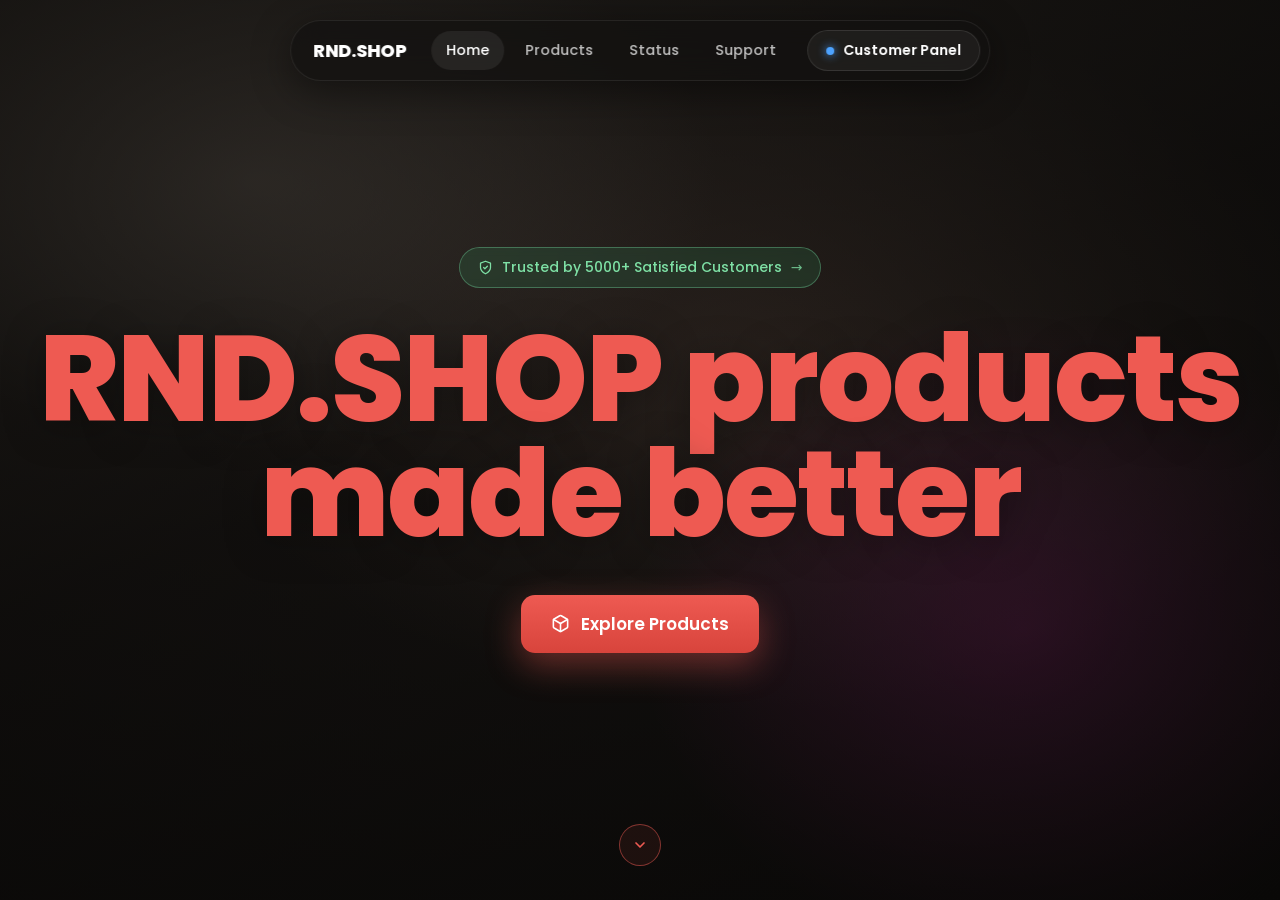
==== v2.html @ 3227c21c "feat: nouvelle interface style OnlySkills (RND.SHOP) Co-Authored-By: Claude Opus 4.8 <noreply@anthro" ====
<!doctype html>
<html lang="fr">
<head>
<meta charset="UTF-8" />
<meta name="viewport" content="width=device-width, initial-scale=1.0" />
<title>RND.SHOP — products made better</title>
<link rel="icon" type="image/png" href="logo.png" />
<link rel="preconnect" href="https://fonts.googleapis.com">
<link rel="preconnect" href="https://fonts.gstatic.com" crossorigin>
<link href="https://fonts.googleapis.com/css2?family=Poppins:wght@400;500;600;700;800;900&display=swap" rel="stylesheet">
<style>
  :root{
    --coral:#ee5a52;          /* rouge/corail du titre + bouton */
    --coral-dark:#d8443c;
    --green:#7ee0a5;          /* texte du badge de confiance */
    --bg:#100f0e;
    --ink:#ffffff;
  }
  *{box-sizing:border-box;margin:0;padding:0}
  html,body{height:100%}
  body{
    font-family:Poppins,system-ui,sans-serif;
    color:var(--ink);
    background:var(--bg);
    overflow-x:hidden;
  }

  /* ---------- Fond héro (flouté façon gameplay) ---------- */
  .hero{position:relative;min-height:100vh;display:flex;flex-direction:column;align-items:center;justify-content:center;text-align:center;padding:20px;overflow:hidden}
  /* Mets ton propre screenshot ici : remplace le dégradé par une image */
  .hero-bg{
    position:absolute;inset:0;z-index:0;
    background:
      radial-gradient(60% 50% at 20% 20%, rgba(120,110,100,.55), transparent 60%),
      radial-gradient(50% 60% at 80% 70%, rgba(150,40,120,.45), transparent 60%),
      radial-gradient(70% 60% at 60% 40%, rgba(90,70,60,.5), transparent 65%),
      linear-gradient(160deg,#3a352f 0%,#1a1715 45%,#0c0b0a 100%);
    filter:saturate(1.05);
  }
  /* Si tu ajoutes un fichier hero-bg.jpg dans le dossier, il s'affichera flouté par-dessus */
  .hero-bg::after{
    content:"";position:absolute;inset:0;
    background:url('hero-bg.jpg') center/cover no-repeat;
    filter:blur(9px) brightness(.72);transform:scale(1.06);
  }
  .hero-overlay{position:absolute;inset:0;z-index:1;background:radial-gradient(80% 80% at 50% 45%, rgba(10,9,8,.35), rgba(8,7,6,.78))}

  /* ---------- Navbar pilule ---------- */
  .navbar{
    position:fixed;top:20px;left:50%;transform:translateX(-50%);z-index:50;
    display:flex;align-items:center;gap:10px;
    background:rgba(18,17,16,.72);-webkit-backdrop-filter:blur(14px);backdrop-filter:blur(14px);
    border:1px solid rgba(255,255,255,.08);
    border-radius:999px;padding:9px 9px 9px 22px;
    box-shadow:0 10px 40px rgba(0,0,0,.45);
    max-width:calc(100vw - 24px);
  }
  .nav-brand{font-weight:800;font-size:18px;letter-spacing:-.3px;margin-right:14px;white-space:nowrap}
  .nav-links{display:flex;align-items:center;gap:6px}
  .nav-links a{
    color:rgba(255,255,255,.72);text-decoration:none;font-size:14.5px;font-weight:500;
    padding:9px 15px;border-radius:999px;transition:.18s;white-space:nowrap;
  }
  .nav-links a:hover,.nav-links a.active{color:#fff;background:rgba(255,255,255,.07)}
  .nav-panel{
    display:inline-flex;align-items:center;gap:9px;margin-left:6px;
    background:rgba(255,255,255,.05);border:1px solid rgba(255,255,255,.1);
    color:#fff;font-size:14px;font-weight:600;padding:9px 18px;border-radius:999px;
    text-decoration:none;transition:.18s;white-space:nowrap;
  }
  .nav-panel:hover{background:rgba(255,255,255,.1)}
  .nav-dot{width:8px;height:8px;border-radius:50%;background:#4da3ff;box-shadow:0 0 10px #4da3ff}

  /* ---------- Contenu héro ---------- */
  .hero-inner{position:relative;z-index:2;display:flex;flex-direction:column;align-items:center}
  .trust{
    display:inline-flex;align-items:center;gap:9px;
    background:rgba(60,190,120,.14);border:1px solid rgba(120,224,165,.35);
    color:var(--green);font-size:14px;font-weight:500;
    padding:9px 18px;border-radius:999px;margin-bottom:34px;
    backdrop-filter:blur(4px);
  }
  .trust svg{width:15px;height:15px}
  .trust .arrow{opacity:.8}

  h1{
    font-weight:800;color:var(--coral);
    font-size:clamp(52px,9.5vw,132px);line-height:.94;letter-spacing:-2px;
    text-shadow:0 6px 40px rgba(0,0,0,.35);
  }
  .cta{
    display:inline-flex;align-items:center;gap:11px;margin-top:44px;
    background:linear-gradient(180deg,var(--coral),var(--coral-dark));
    color:#fff;font-family:inherit;font-size:17px;font-weight:600;
    border:none;border-radius:14px;padding:16px 30px;cursor:pointer;
    box-shadow:0 12px 34px rgba(238,90,82,.4);transition:.2s;text-decoration:none;
  }
  .cta:hover{transform:translateY(-2px);box-shadow:0 16px 44px rgba(238,90,82,.55)}
  .cta svg{width:19px;height:19px}

  /* ---------- Chevron scroll ---------- */
  .scroll-down{
    position:absolute;bottom:34px;left:50%;transform:translateX(-50%);z-index:2;
    width:42px;height:42px;border-radius:50%;border:1px solid rgba(238,90,82,.5);
    display:flex;align-items:center;justify-content:center;color:var(--coral);
    background:rgba(238,90,82,.08);animation:bob 2s ease-in-out infinite;cursor:pointer;
  }
  @keyframes bob{0%,100%{transform:translateX(-50%)}50%{transform:translate(-50%,7px)}}

  @media (max-width:720px){
    .nav-links{display:none}
    .navbar{padding:8px 8px 8px 18px}
    h1{letter-spacing:-1px}
  }
</style>
</head>
<body>
  <!-- Navbar -->
  <nav class="navbar">
    <span class="nav-brand">RND.SHOP</span>
    <div class="nav-links">
      <a href="#" class="active">Home</a>
      <a href="#products">Products</a>
      <a href="#status">Status</a>
      <a href="#support">Support</a>
    </div>
    <a href="https://discord.gg/HM4QNUpmv" target="_blank" rel="noopener" class="nav-panel">
      <span class="nav-dot"></span>Customer Panel
    </a>
  </nav>

  <!-- Héro -->
  <section class="hero">
    <div class="hero-bg"></div>
    <div class="hero-overlay"></div>

    <div class="hero-inner">
      <div class="trust">
        <svg viewBox="0 0 24 24" fill="none" stroke="currentColor" stroke-width="2" stroke-linecap="round" stroke-linejoin="round"><path d="M12 22s8-4 8-10V5l-8-3-8 3v7c0 6 8 10 8 10z"/><path d="M9 12l2 2 4-4"/></svg>
        Trusted by 5000+ Satisfied Customers
        <span class="arrow">→</span>
      </div>

      <h1>RND.SHOP products<br>made better</h1>

      <a href="https://rnd-shop.vercel.app" class="cta">
        <svg viewBox="0 0 24 24" fill="none" stroke="currentColor" stroke-width="2" stroke-linecap="round" stroke-linejoin="round"><path d="M21 16V8a2 2 0 0 0-1-1.73l-7-4a2 2 0 0 0-2 0l-7 4A2 2 0 0 0 3 8v8a2 2 0 0 0 1 1.73l7 4a2 2 0 0 0 2 0l7-4A2 2 0 0 0 21 16z"/><polyline points="3.27 6.96 12 12.01 20.73 6.96"/><line x1="12" y1="22.08" x2="12" y2="12"/></svg>
        Explore Products
      </a>
    </div>

    <div class="scroll-down">
      <svg width="16" height="16" viewBox="0 0 24 24" fill="none" stroke="currentColor" stroke-width="2.5" stroke-linecap="round" stroke-linejoin="round"><path d="M6 9l6 6 6-6"/></svg>
    </div>
  </section>
</body>
</html>
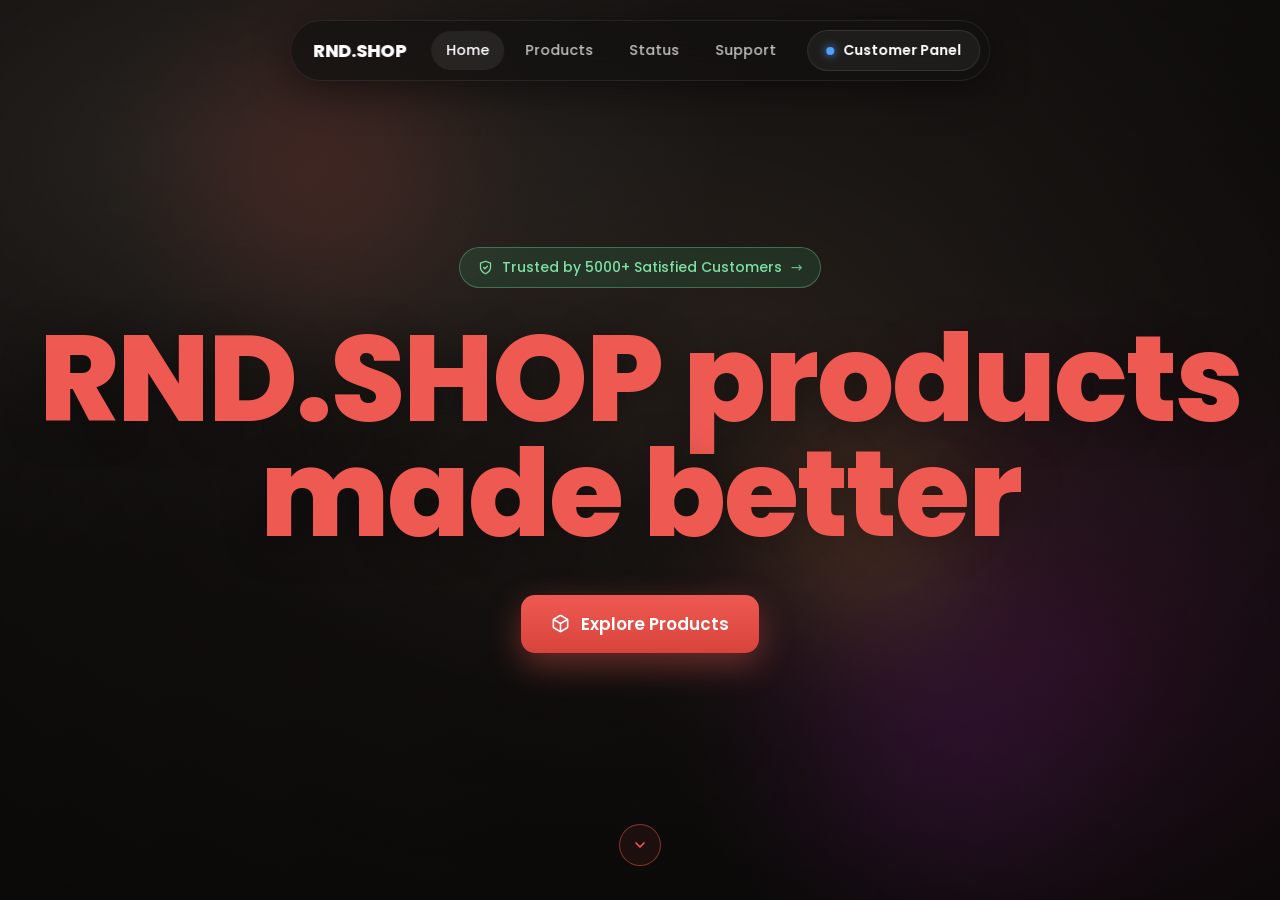
==== commit 94f322e0: "feat(v2): fond animé (dégradé qui bouge + orbes) + support vidéo Valorant Co-Authored-By: Claude Opu" ====
--- a/v2.html
+++ b/v2.html
@@ -29,21 +29,44 @@
   .hero{position:relative;min-height:100vh;display:flex;flex-direction:column;align-items:center;justify-content:center;text-align:center;padding:20px;overflow:hidden}
   /* Mets ton propre screenshot ici : remplace le dégradé par une image */
   .hero-bg{
-    position:absolute;inset:0;z-index:0;
+    position:absolute;inset:0;z-index:0;will-change:transform;
     background:
       radial-gradient(60% 50% at 20% 20%, rgba(120,110,100,.55), transparent 60%),
       radial-gradient(50% 60% at 80% 70%, rgba(150,40,120,.45), transparent 60%),
       radial-gradient(70% 60% at 60% 40%, rgba(90,70,60,.5), transparent 65%),
       linear-gradient(160deg,#3a352f 0%,#1a1715 45%,#0c0b0a 100%);
     filter:saturate(1.05);
+    transform:scale(1.15);
+    animation:bgDrift 26s ease-in-out infinite alternate;
   }
-  /* Si tu ajoutes un fichier hero-bg.jpg dans le dossier, il s'affichera flouté par-dessus */
+  @keyframes bgDrift{
+    0%  {transform:scale(1.15) translate(-2%,-1%)}
+    100%{transform:scale(1.22) translate(2%,1.5%)}
+  }
+
+  /* ---- Fond VIDÉO (ton clip Valorant) : dépose "hero-bg.mp4" dans le dossier ---- */
+  .hero-video{
+    position:absolute;inset:0;z-index:0;width:100%;height:100%;
+    object-fit:cover;filter:blur(7px) brightness(.62);transform:scale(1.08);
+    animation:bgDrift 26s ease-in-out infinite alternate;
+  }
+  /* Fond IMAGE (option) : dépose "hero-bg.jpg" ; s'affiche flouté par-dessus le dégradé */
   .hero-bg::after{
     content:"";position:absolute;inset:0;
     background:url('hero-bg.jpg') center/cover no-repeat;
-    filter:blur(9px) brightness(.72);transform:scale(1.06);
+    filter:blur(9px) brightness(.72);
   }
+
+  /* ---- Orbes lumineuses flottantes (donnent du mouvement) ---- */
+  .orb{position:absolute;z-index:0;border-radius:50%;filter:blur(48px);opacity:.45;pointer-events:none}
+  .orb.c1{width:420px;height:420px;background:radial-gradient(circle,#ee5a52,transparent 65%);top:-6%;left:8%;animation:float1 16s ease-in-out infinite}
+  .orb.c2{width:480px;height:480px;background:radial-gradient(circle,#9b2fb0,transparent 65%);bottom:-10%;right:6%;animation:float2 19s ease-in-out infinite}
+  .orb.c3{width:340px;height:340px;background:radial-gradient(circle,#e0a24b,transparent 65%);top:40%;left:55%;animation:float1 22s ease-in-out infinite}
+  @keyframes float1{0%,100%{transform:translate(0,0)}50%{transform:translate(40px,-30px)}}
+  @keyframes float2{0%,100%{transform:translate(0,0)}50%{transform:translate(-50px,25px)}}
+
   .hero-overlay{position:absolute;inset:0;z-index:1;background:radial-gradient(80% 80% at 50% 45%, rgba(10,9,8,.35), rgba(8,7,6,.78))}
+  @media (prefers-reduced-motion:reduce){.hero-bg,.hero-video,.orb{animation:none}}
 
   /* ---------- Navbar pilule ---------- */
   .navbar{
@@ -132,6 +155,13 @@
   <!-- Héro -->
   <section class="hero">
     <div class="hero-bg"></div>
+    <!-- Ton clip Valorant en boucle (si le fichier hero-bg.mp4 existe) -->
+    <video class="hero-video" autoplay muted loop playsinline preload="auto">
+      <source src="hero-bg.mp4" type="video/mp4">
+    </video>
+    <div class="orb c1"></div>
+    <div class="orb c2"></div>
+    <div class="orb c3"></div>
     <div class="hero-overlay"></div>
 
     <div class="hero-inner">
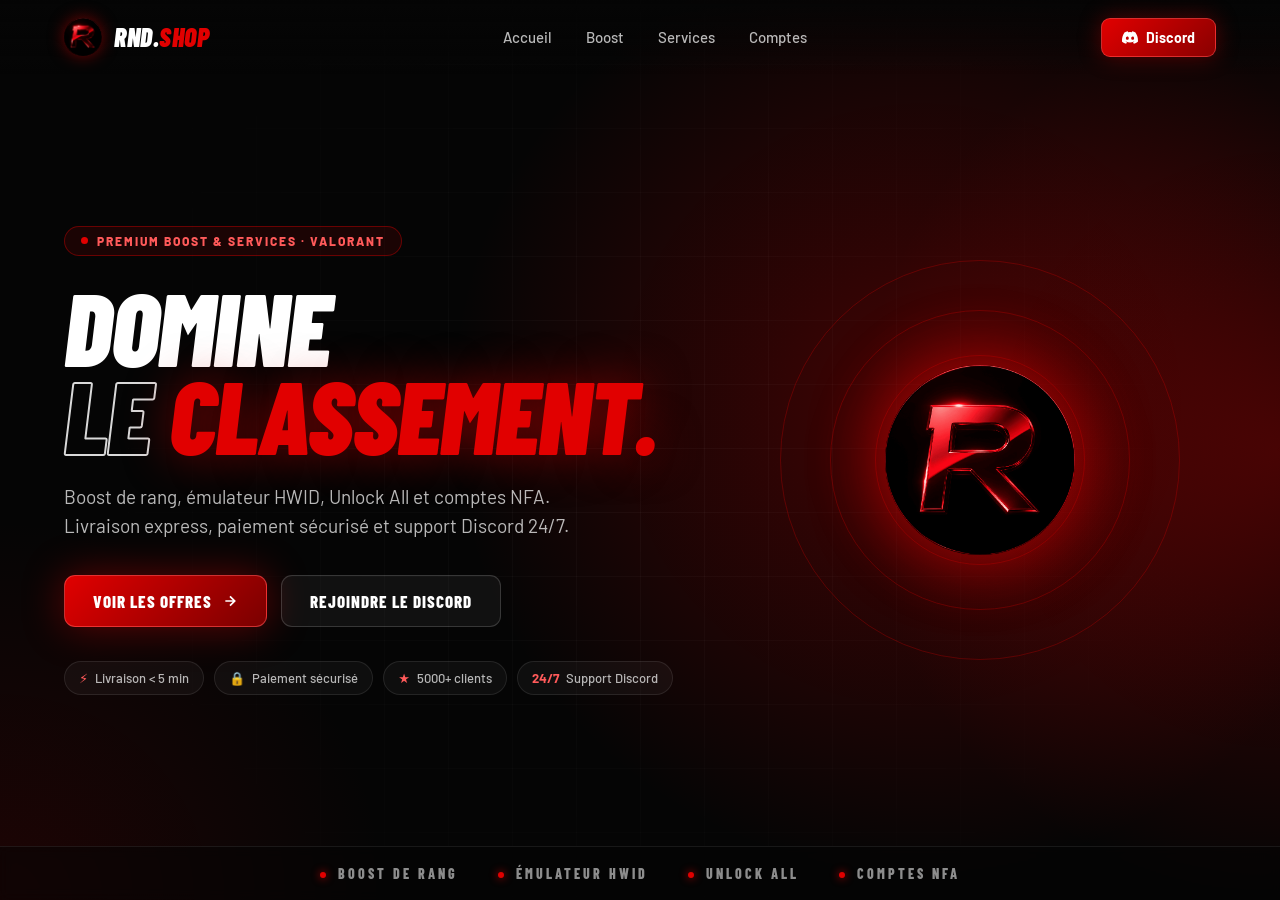
==== commit 15376c8b: "feat(v2): design original RND (noir/rouge, typo italique, embleme anime) Co-Authored-By: Claude Opus" ====
--- a/v2.html
+++ b/v2.html
@@ -3,185 +3,214 @@
 <head>
 <meta charset="UTF-8" />
 <meta name="viewport" content="width=device-width, initial-scale=1.0" />
-<title>RND.SHOP — products made better</title>
+<title>RND.SHOP — Boost Valorant, Émulateur, Unlock All & NFA</title>
 <link rel="icon" type="image/png" href="logo.png" />
 <link rel="preconnect" href="https://fonts.googleapis.com">
 <link rel="preconnect" href="https://fonts.gstatic.com" crossorigin>
-<link href="https://fonts.googleapis.com/css2?family=Poppins:wght@400;500;600;700;800;900&display=swap" rel="stylesheet">
+<link href="https://fonts.googleapis.com/css2?family=Barlow+Condensed:ital,wght@0,600;0,700;0,800;0,900;1,700;1,900&family=Barlow:wght@400;500;600&display=swap" rel="stylesheet">
 <style>
   :root{
-    --coral:#ee5a52;          /* rouge/corail du titre + bouton */
-    --coral-dark:#d8443c;
-    --green:#7ee0a5;          /* texte du badge de confiance */
-    --bg:#100f0e;
+    --red:#e10000;
+    --red-soft:#ff5a5a;
+    --red-deep:#7a0000;
+    --bg:#050505;
     --ink:#ffffff;
   }
   *{box-sizing:border-box;margin:0;padding:0}
-  html,body{height:100%}
-  body{
-    font-family:Poppins,system-ui,sans-serif;
-    color:var(--ink);
-    background:var(--bg);
-    overflow-x:hidden;
-  }
-
-  /* ---------- Fond héro (flouté façon gameplay) ---------- */
-  .hero{position:relative;min-height:100vh;display:flex;flex-direction:column;align-items:center;justify-content:center;text-align:center;padding:20px;overflow:hidden}
-  /* Mets ton propre screenshot ici : remplace le dégradé par une image */
-  .hero-bg{
-    position:absolute;inset:0;z-index:0;will-change:transform;
-    background:
-      radial-gradient(60% 50% at 20% 20%, rgba(120,110,100,.55), transparent 60%),
-      radial-gradient(50% 60% at 80% 70%, rgba(150,40,120,.45), transparent 60%),
-      radial-gradient(70% 60% at 60% 40%, rgba(90,70,60,.5), transparent 65%),
-      linear-gradient(160deg,#3a352f 0%,#1a1715 45%,#0c0b0a 100%);
-    filter:saturate(1.05);
-    transform:scale(1.15);
-    animation:bgDrift 26s ease-in-out infinite alternate;
-  }
-  @keyframes bgDrift{
-    0%  {transform:scale(1.15) translate(-2%,-1%)}
-    100%{transform:scale(1.22) translate(2%,1.5%)}
-  }
-
-  /* ---- Fond VIDÉO (ton clip Valorant) : dépose "hero-bg.mp4" dans le dossier ---- */
-  .hero-video{
-    position:absolute;inset:0;z-index:0;width:100%;height:100%;
-    object-fit:cover;filter:blur(7px) brightness(.62);transform:scale(1.08);
-    animation:bgDrift 26s ease-in-out infinite alternate;
-  }
-  /* Fond IMAGE (option) : dépose "hero-bg.jpg" ; s'affiche flouté par-dessus le dégradé */
-  .hero-bg::after{
-    content:"";position:absolute;inset:0;
-    background:url('hero-bg.jpg') center/cover no-repeat;
-    filter:blur(9px) brightness(.72);
-  }
-
-  /* ---- Orbes lumineuses flottantes (donnent du mouvement) ---- */
-  .orb{position:absolute;z-index:0;border-radius:50%;filter:blur(48px);opacity:.45;pointer-events:none}
-  .orb.c1{width:420px;height:420px;background:radial-gradient(circle,#ee5a52,transparent 65%);top:-6%;left:8%;animation:float1 16s ease-in-out infinite}
-  .orb.c2{width:480px;height:480px;background:radial-gradient(circle,#9b2fb0,transparent 65%);bottom:-10%;right:6%;animation:float2 19s ease-in-out infinite}
-  .orb.c3{width:340px;height:340px;background:radial-gradient(circle,#e0a24b,transparent 65%);top:40%;left:55%;animation:float1 22s ease-in-out infinite}
-  @keyframes float1{0%,100%{transform:translate(0,0)}50%{transform:translate(40px,-30px)}}
-  @keyframes float2{0%,100%{transform:translate(0,0)}50%{transform:translate(-50px,25px)}}
-
-  .hero-overlay{position:absolute;inset:0;z-index:1;background:radial-gradient(80% 80% at 50% 45%, rgba(10,9,8,.35), rgba(8,7,6,.78))}
-  @media (prefers-reduced-motion:reduce){.hero-bg,.hero-video,.orb{animation:none}}
-
-  /* ---------- Navbar pilule ---------- */
-  .navbar{
-    position:fixed;top:20px;left:50%;transform:translateX(-50%);z-index:50;
-    display:flex;align-items:center;gap:10px;
-    background:rgba(18,17,16,.72);-webkit-backdrop-filter:blur(14px);backdrop-filter:blur(14px);
-    border:1px solid rgba(255,255,255,.08);
-    border-radius:999px;padding:9px 9px 9px 22px;
-    box-shadow:0 10px 40px rgba(0,0,0,.45);
-    max-width:calc(100vw - 24px);
-  }
-  .nav-brand{font-weight:800;font-size:18px;letter-spacing:-.3px;margin-right:14px;white-space:nowrap}
-  .nav-links{display:flex;align-items:center;gap:6px}
-  .nav-links a{
-    color:rgba(255,255,255,.72);text-decoration:none;font-size:14.5px;font-weight:500;
-    padding:9px 15px;border-radius:999px;transition:.18s;white-space:nowrap;
-  }
-  .nav-links a:hover,.nav-links a.active{color:#fff;background:rgba(255,255,255,.07)}
-  .nav-panel{
-    display:inline-flex;align-items:center;gap:9px;margin-left:6px;
-    background:rgba(255,255,255,.05);border:1px solid rgba(255,255,255,.1);
-    color:#fff;font-size:14px;font-weight:600;padding:9px 18px;border-radius:999px;
-    text-decoration:none;transition:.18s;white-space:nowrap;
-  }
-  .nav-panel:hover{background:rgba(255,255,255,.1)}
-  .nav-dot{width:8px;height:8px;border-radius:50%;background:#4da3ff;box-shadow:0 0 10px #4da3ff}
-
-  /* ---------- Contenu héro ---------- */
-  .hero-inner{position:relative;z-index:2;display:flex;flex-direction:column;align-items:center}
-  .trust{
-    display:inline-flex;align-items:center;gap:9px;
-    background:rgba(60,190,120,.14);border:1px solid rgba(120,224,165,.35);
-    color:var(--green);font-size:14px;font-weight:500;
-    padding:9px 18px;border-radius:999px;margin-bottom:34px;
-    backdrop-filter:blur(4px);
-  }
-  .trust svg{width:15px;height:15px}
-  .trust .arrow{opacity:.8}
-
-  h1{
-    font-weight:800;color:var(--coral);
-    font-size:clamp(52px,9.5vw,132px);line-height:.94;letter-spacing:-2px;
-    text-shadow:0 6px 40px rgba(0,0,0,.35);
-  }
-  .cta{
-    display:inline-flex;align-items:center;gap:11px;margin-top:44px;
-    background:linear-gradient(180deg,var(--coral),var(--coral-dark));
-    color:#fff;font-family:inherit;font-size:17px;font-weight:600;
-    border:none;border-radius:14px;padding:16px 30px;cursor:pointer;
-    box-shadow:0 12px 34px rgba(238,90,82,.4);transition:.2s;text-decoration:none;
-  }
-  .cta:hover{transform:translateY(-2px);box-shadow:0 16px 44px rgba(238,90,82,.55)}
-  .cta svg{width:19px;height:19px}
-
-  /* ---------- Chevron scroll ---------- */
-  .scroll-down{
-    position:absolute;bottom:34px;left:50%;transform:translateX(-50%);z-index:2;
-    width:42px;height:42px;border-radius:50%;border:1px solid rgba(238,90,82,.5);
-    display:flex;align-items:center;justify-content:center;color:var(--coral);
-    background:rgba(238,90,82,.08);animation:bob 2s ease-in-out infinite;cursor:pointer;
-  }
-  @keyframes bob{0%,100%{transform:translateX(-50%)}50%{transform:translate(-50%,7px)}}
-
-  @media (max-width:720px){
+  html{scroll-behavior:smooth}
+  body{font-family:Barlow,system-ui,sans-serif;color:var(--ink);background:var(--bg);overflow-x:hidden}
+  a{text-decoration:none;color:inherit}
+
+  /* ---------------- NAVBAR (barre pleine largeur, sobre) ---------------- */
+  .nav{
+    position:fixed;top:0;left:0;right:0;z-index:50;height:74px;
+    display:flex;align-items:center;justify-content:space-between;
+    padding:0 clamp(20px,5vw,64px);
+    background:linear-gradient(180deg,rgba(5,5,5,.85),rgba(5,5,5,0));
+  }
+  .brand{display:flex;align-items:center;gap:12px}
+  .brand img{width:38px;height:38px;border-radius:50%;box-shadow:0 0 16px rgba(225,0,0,.5)}
+  .brand-name{font-family:'Barlow Condensed',sans-serif;font-style:italic;font-weight:900;font-size:26px;letter-spacing:.5px;text-transform:uppercase;line-height:1}
+  .brand-name .r{color:#fff}.brand-name .s{color:var(--red)}
+  .nav-links{display:flex;gap:34px}
+  .nav-links a{color:rgba(255,255,255,.72);font-size:15px;font-weight:500;transition:.2s}
+  .nav-links a:hover{color:#fff}
+  .nav-cta{
+    display:inline-flex;align-items:center;gap:8px;
+    background:linear-gradient(135deg,var(--red),#8a0000);
+    border:1px solid rgba(255,90,90,.5);border-radius:9px;
+    padding:10px 20px;font-weight:700;font-size:14px;
+    box-shadow:0 0 22px rgba(225,0,0,.35);transition:.2s;
+  }
+  .nav-cta:hover{transform:translateY(-1px);box-shadow:0 0 32px rgba(225,0,0,.55)}
+
+  /* ---------------- HÉRO ---------------- */
+  .hero{position:relative;min-height:100vh;display:flex;align-items:center;overflow:hidden;
+    padding:110px clamp(20px,5vw,64px) 90px}
+
+  /* fond animé rouge/noir — motif RND */
+  .bg{position:absolute;inset:0;z-index:0;pointer-events:none}
+  .bg-base{background:
+      radial-gradient(60% 90% at 100% 50%, rgba(190,0,0,.30), transparent 55%),
+      radial-gradient(50% 70% at 0% 100%, rgba(120,0,0,.22), transparent 60%),
+      #050505}
+  .bg-glow{background:radial-gradient(circle at 72% 45%, rgba(225,0,0,.28), transparent 45%);
+    animation:glowPulse 6s ease-in-out infinite}
+  @keyframes glowPulse{0%,100%{opacity:.7;transform:scale(1)}50%{opacity:1;transform:scale(1.08)}}
+  /* stries diagonales qui tombent (signature RND) */
+  .streak{position:absolute;top:-160px;width:2px;height:150px;border-radius:2px;
+    background:linear-gradient(transparent,rgba(225,40,40,.7),transparent);
+    animation:fall linear infinite}
+  @keyframes fall{0%{transform:translateY(-160px) rotate(18deg);opacity:0}
+    10%{opacity:1}90%{opacity:1}100%{transform:translateY(115vh) rotate(18deg);opacity:0}}
+  .grid-lines{background-image:
+      linear-gradient(rgba(255,255,255,.035) 1px,transparent 1px),
+      linear-gradient(90deg,rgba(255,255,255,.035) 1px,transparent 1px);
+    background-size:64px 64px;mask-image:radial-gradient(circle at 50% 50%,#000,transparent 78%)}
+
+  .hero-wrap{position:relative;z-index:2;width:100%;max-width:1240px;margin:0 auto;
+    display:grid;grid-template-columns:1.15fr .85fr;gap:40px;align-items:center}
+
+  .kicker{display:inline-flex;align-items:center;gap:9px;
+    background:rgba(225,0,0,.10);border:1px solid rgba(225,0,0,.4);color:var(--red-soft);
+    border-radius:999px;padding:7px 16px;font-size:12px;font-weight:800;letter-spacing:2px;
+    text-transform:uppercase;margin-bottom:26px}
+  .kicker .dot{width:7px;height:7px;border-radius:50%;background:var(--red);animation:blink 1.8s infinite}
+  @keyframes blink{0%,100%{opacity:1}50%{opacity:.3}}
+
+  h1{font-family:'Barlow Condensed',sans-serif;font-style:italic;font-weight:900;
+    text-transform:uppercase;font-size:clamp(52px,8vw,116px);line-height:.86;letter-spacing:-1px}
+  h1 .red{color:var(--red);text-shadow:0 0 46px rgba(225,0,0,.5)}
+  h1 .out{color:transparent;-webkit-text-stroke:2px rgba(255,255,255,.85)}
+
+  .sub{color:rgba(255,255,255,.72);font-size:clamp(16px,1.6vw,19px);max-width:520px;margin-top:24px;line-height:1.55}
+
+  .actions{display:flex;flex-wrap:wrap;gap:14px;margin-top:34px}
+  .btn{display:inline-flex;align-items:center;gap:10px;border-radius:11px;
+    padding:15px 28px;font-family:'Barlow Condensed',sans-serif;font-weight:800;
+    font-size:17px;letter-spacing:1px;text-transform:uppercase;transition:.22s}
+  .btn-primary{background:linear-gradient(135deg,var(--red),#7a0000);border:1px solid rgba(255,90,90,.55);
+    box-shadow:0 0 40px rgba(225,0,0,.4)}
+  .btn-primary:hover{transform:translateY(-2px);box-shadow:0 0 56px rgba(225,0,0,.6)}
+  .btn-ghost{background:rgba(255,255,255,.05);border:1px solid rgba(255,255,255,.16);color:#fff}
+  .btn-ghost:hover{border-color:rgba(225,0,0,.6);background:rgba(225,0,0,.08)}
+
+  .trust{display:flex;flex-wrap:wrap;gap:10px;margin-top:34px}
+  .chip{display:inline-flex;align-items:center;gap:7px;color:rgba(255,255,255,.7);
+    background:rgba(255,255,255,.04);border:1px solid rgba(255,255,255,.09);
+    border-radius:999px;padding:8px 14px;font-size:13px;font-weight:500}
+  .chip b{color:var(--red-soft);font-weight:700}
+
+  /* emblème animé (colonne droite) */
+  .emblem{position:relative;display:flex;align-items:center;justify-content:center;height:100%}
+  .emblem .ring{position:absolute;border-radius:50%;border:1px solid rgba(225,0,0,.28)}
+  .r1{width:300px;height:300px;animation:spin 18s linear infinite}
+  .r2{width:400px;height:400px;border-style:dashed;border-color:rgba(225,0,0,.18);animation:spin 34s linear infinite reverse}
+  .r3{width:210px;height:210px;border-color:rgba(255,90,90,.4);animation:spin 12s linear infinite}
+  @keyframes spin{to{transform:rotate(360deg)}}
+  .emblem .core{position:relative;z-index:2;width:190px;height:190px;border-radius:50%;object-fit:cover;
+    box-shadow:0 0 70px rgba(225,0,0,.6),inset 0 0 30px rgba(0,0,0,.5);animation:floaty 5s ease-in-out infinite}
+  @keyframes floaty{0%,100%{transform:translateY(0)}50%{transform:translateY(-14px)}}
+  .emblem .halo{position:absolute;width:340px;height:340px;border-radius:50%;
+    background:radial-gradient(circle,rgba(225,0,0,.35),transparent 62%);filter:blur(20px);animation:glowPulse 6s ease-in-out infinite}
+
+  /* bandeau services en bas */
+  .services{position:absolute;bottom:0;left:0;right:0;z-index:2;
+    border-top:1px solid rgba(255,255,255,.08);background:rgba(5,5,5,.5);
+    -webkit-backdrop-filter:blur(6px);backdrop-filter:blur(6px);
+    display:flex;justify-content:center;flex-wrap:wrap;gap:14px 40px;padding:18px 20px}
+  .services span{font-family:'Barlow Condensed',sans-serif;font-weight:800;letter-spacing:3px;
+    text-transform:uppercase;font-size:14px;color:rgba(255,255,255,.55)}
+  .services span::before{content:"";display:inline-block;width:6px;height:6px;border-radius:50%;
+    background:var(--red);margin-right:12px;vertical-align:middle;box-shadow:0 0 8px var(--red)}
+
+  @media (max-width:900px){
     .nav-links{display:none}
-    .navbar{padding:8px 8px 8px 18px}
-    h1{letter-spacing:-1px}
-  }
+    .hero-wrap{grid-template-columns:1fr;text-align:center}
+    .kicker,.actions,.trust{justify-content:center}
+    .sub{margin-left:auto;margin-right:auto}
+    .emblem{order:-1;height:300px;margin-bottom:10px}
+    .r2{width:300px;height:300px}.r1{width:230px;height:230px}.r3{width:160px;height:160px}
+    .emblem .core{width:150px;height:150px}.emblem .halo{width:260px;height:260px}
+    .services{position:static;margin-top:40px}
+  }
+  @media (prefers-reduced-motion:reduce){*{animation:none!important}}
 </style>
 </head>
 <body>
-  <!-- Navbar -->
-  <nav class="navbar">
-    <span class="nav-brand">RND.SHOP</span>
-    <div class="nav-links">
-      <a href="#" class="active">Home</a>
-      <a href="#products">Products</a>
-      <a href="#status">Status</a>
-      <a href="#support">Support</a>
+  <!-- NAVBAR -->
+  <header class="nav">
+    <a class="brand" href="#">
+      <img src="logo-emblem.png" alt="RND.SHOP" />
+      <span class="brand-name"><span class="r">RND.</span><span class="s">SHOP</span></span>
+    </a>
+    <nav class="nav-links">
+      <a href="#">Accueil</a>
+      <a href="#">Boost</a>
+      <a href="#">Services</a>
+      <a href="#">Comptes</a>
+    </nav>
+    <a class="nav-cta" href="https://discord.gg/HM4QNUpmv" target="_blank" rel="noopener">
+      <svg width="16" height="13" viewBox="0 0 71 55" fill="currentColor"><path d="M60.1 4.9A58.5 58.5 0 0 0 45.5 0a40.7 40.7 0 0 0-1.8 3.7 54.2 54.2 0 0 0-16.3 0A40 40 0 0 0 25.6 0 58.3 58.3 0 0 0 11 4.9C1.6 19-.9 32.7.3 46.2a58.9 58.9 0 0 0 17.9 9.1 44.4 44.4 0 0 0 3.8-6.2 38.2 38.2 0 0 1-6-2.9l1.4-1.1a42 42 0 0 0 36 0l1.5 1.1a38.1 38.1 0 0 1-6 2.9 44 44 0 0 0 3.8 6.2 58.6 58.6 0 0 0 17.9-9.1c1.5-15.5-2.6-29-10.5-40.2ZM23.7 37.9c-3.5 0-6.4-3.2-6.4-7.2s2.8-7.2 6.4-7.2 6.5 3.2 6.4 7.2c0 4-2.8 7.2-6.4 7.2Zm23.6 0c-3.5 0-6.4-3.2-6.4-7.2s2.8-7.2 6.4-7.2 6.5 3.2 6.4 7.2c0 4-2.8 7.2-6.4 7.2Z"/></svg>
+      Discord
+    </a>
+  </header>
+
+  <!-- HÉRO -->
+  <section class="hero">
+    <div class="bg bg-base"></div>
+    <div class="bg bg-glow"></div>
+    <div class="bg grid-lines"></div>
+    <div class="bg" id="streaks"></div>
+
+    <div class="hero-wrap">
+      <div class="hero-left">
+        <span class="kicker"><span class="dot"></span>Premium Boost &amp; Services · Valorant</span>
+        <h1>DOMINE<br><span class="out">LE</span> <span class="red">CLASSEMENT.</span></h1>
+        <p class="sub">Boost de rang, émulateur HWID, Unlock All et comptes NFA. Livraison express, paiement sécurisé et support Discord 24/7.</p>
+        <div class="actions">
+          <a class="btn btn-primary" href="https://rnd-shop.vercel.app">Voir les offres
+            <svg width="16" height="16" viewBox="0 0 24 24" fill="none" stroke="currentColor" stroke-width="2.6"><path d="M5 12h14M12 5l7 7-7 7"/></svg>
+          </a>
+          <a class="btn btn-ghost" href="https://discord.gg/HM4QNUpmv" target="_blank" rel="noopener">Rejoindre le Discord</a>
+        </div>
+        <div class="trust">
+          <span class="chip"><b>⚡</b> Livraison &lt; 5 min</span>
+          <span class="chip"><b>🔒</b> Paiement sécurisé</span>
+          <span class="chip"><b>★</b> 5000+ clients</span>
+          <span class="chip"><b>24/7</b> Support Discord</span>
+        </div>
+      </div>
+
+      <div class="emblem">
+        <div class="halo"></div>
+        <div class="ring r2"></div>
+        <div class="ring r1"></div>
+        <div class="ring r3"></div>
+        <img class="core" src="logo-emblem.png" alt="RND emblem" />
+      </div>
     </div>
-    <a href="https://discord.gg/HM4QNUpmv" target="_blank" rel="noopener" class="nav-panel">
-      <span class="nav-dot"></span>Customer Panel
-    </a>
-  </nav>
-
-  <!-- Héro -->
-  <section class="hero">
-    <div class="hero-bg"></div>
-    <!-- Ton clip Valorant en boucle (si le fichier hero-bg.mp4 existe) -->
-    <video class="hero-video" autoplay muted loop playsinline preload="auto">
-      <source src="hero-bg.mp4" type="video/mp4">
-    </video>
-    <div class="orb c1"></div>
-    <div class="orb c2"></div>
-    <div class="orb c3"></div>
-    <div class="hero-overlay"></div>
-
-    <div class="hero-inner">
-      <div class="trust">
-        <svg viewBox="0 0 24 24" fill="none" stroke="currentColor" stroke-width="2" stroke-linecap="round" stroke-linejoin="round"><path d="M12 22s8-4 8-10V5l-8-3-8 3v7c0 6 8 10 8 10z"/><path d="M9 12l2 2 4-4"/></svg>
-        Trusted by 5000+ Satisfied Customers
-        <span class="arrow">→</span>
-      </div>
-
-      <h1>RND.SHOP products<br>made better</h1>
-
-      <a href="https://rnd-shop.vercel.app" class="cta">
-        <svg viewBox="0 0 24 24" fill="none" stroke="currentColor" stroke-width="2" stroke-linecap="round" stroke-linejoin="round"><path d="M21 16V8a2 2 0 0 0-1-1.73l-7-4a2 2 0 0 0-2 0l-7 4A2 2 0 0 0 3 8v8a2 2 0 0 0 1 1.73l7 4a2 2 0 0 0 2 0l7-4A2 2 0 0 0 21 16z"/><polyline points="3.27 6.96 12 12.01 20.73 6.96"/><line x1="12" y1="22.08" x2="12" y2="12"/></svg>
-        Explore Products
-      </a>
-    </div>
-
-    <div class="scroll-down">
-      <svg width="16" height="16" viewBox="0 0 24 24" fill="none" stroke="currentColor" stroke-width="2.5" stroke-linecap="round" stroke-linejoin="round"><path d="M6 9l6 6 6-6"/></svg>
+
+    <div class="services">
+      <span>Boost de Rang</span>
+      <span>Émulateur HWID</span>
+      <span>Unlock All</span>
+      <span>Comptes NFA</span>
     </div>
   </section>
+
+  <script>
+    // génère les stries diagonales animées (motif RND)
+    const c = document.getElementById('streaks');
+    for (let i = 0; i < 16; i++) {
+      const s = document.createElement('div');
+      s.className = 'streak';
+      s.style.left = (Math.random() * 100) + '%';
+      s.style.animationDuration = (4 + Math.random() * 5) + 's';
+      s.style.animationDelay = (-Math.random() * 8) + 's';
+      s.style.opacity = 0.3 + Math.random() * 0.5;
+      c.appendChild(s);
+    }
+  </script>
 </body>
 </html>
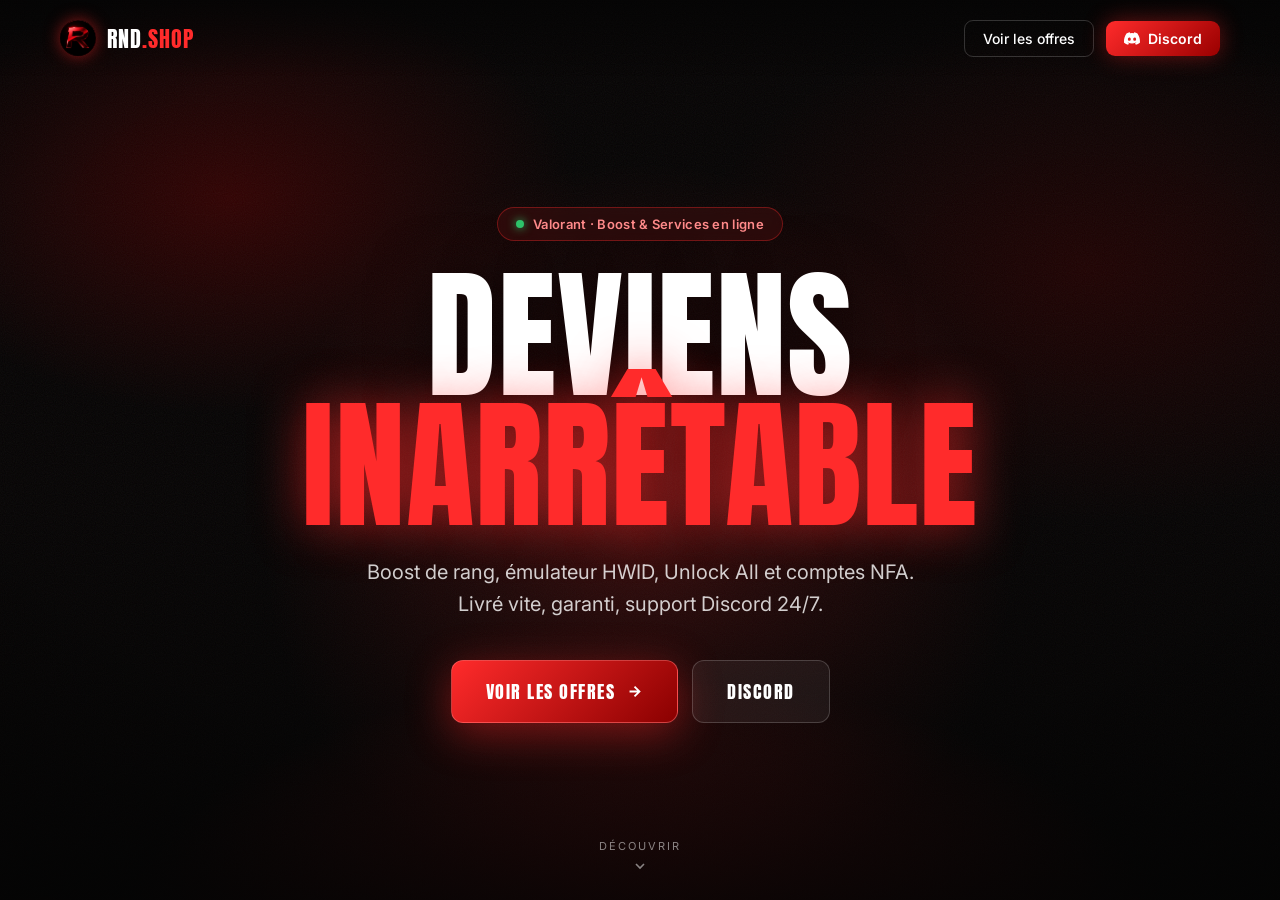
==== commit 39a99e5b: "feat(v2): hero immersif cinematique (fond video/anime, braises, rouge/noir) Co-Authored-By: Claude O" ====
--- a/v2.html
+++ b/v2.html
@@ -7,210 +7,161 @@
 <link rel="icon" type="image/png" href="logo.png" />
 <link rel="preconnect" href="https://fonts.googleapis.com">
 <link rel="preconnect" href="https://fonts.gstatic.com" crossorigin>
-<link href="https://fonts.googleapis.com/css2?family=Barlow+Condensed:ital,wght@0,600;0,700;0,800;0,900;1,700;1,900&family=Barlow:wght@400;500;600&display=swap" rel="stylesheet">
+<link href="https://fonts.googleapis.com/css2?family=Anton&family=Inter:wght@400;500;600;700&display=swap" rel="stylesheet">
 <style>
-  :root{
-    --red:#e10000;
-    --red-soft:#ff5a5a;
-    --red-deep:#7a0000;
-    --bg:#050505;
-    --ink:#ffffff;
-  }
+  :root{--red:#ff2b2b;--red-glow:#ff4d4d;--bg:#040404;--ink:#fff}
   *{box-sizing:border-box;margin:0;padding:0}
   html{scroll-behavior:smooth}
-  body{font-family:Barlow,system-ui,sans-serif;color:var(--ink);background:var(--bg);overflow-x:hidden}
+  body{font-family:Inter,system-ui,sans-serif;color:var(--ink);background:var(--bg);overflow-x:hidden}
   a{text-decoration:none;color:inherit}
 
-  /* ---------------- NAVBAR (barre pleine largeur, sobre) ---------------- */
-  .nav{
-    position:fixed;top:0;left:0;right:0;z-index:50;height:74px;
-    display:flex;align-items:center;justify-content:space-between;
-    padding:0 clamp(20px,5vw,64px);
-    background:linear-gradient(180deg,rgba(5,5,5,.85),rgba(5,5,5,0));
-  }
-  .brand{display:flex;align-items:center;gap:12px}
-  .brand img{width:38px;height:38px;border-radius:50%;box-shadow:0 0 16px rgba(225,0,0,.5)}
-  .brand-name{font-family:'Barlow Condensed',sans-serif;font-style:italic;font-weight:900;font-size:26px;letter-spacing:.5px;text-transform:uppercase;line-height:1}
-  .brand-name .r{color:#fff}.brand-name .s{color:var(--red)}
-  .nav-links{display:flex;gap:34px}
-  .nav-links a{color:rgba(255,255,255,.72);font-size:15px;font-weight:500;transition:.2s}
-  .nav-links a:hover{color:#fff}
-  .nav-cta{
-    display:inline-flex;align-items:center;gap:8px;
-    background:linear-gradient(135deg,var(--red),#8a0000);
-    border:1px solid rgba(255,90,90,.5);border-radius:9px;
-    padding:10px 20px;font-weight:700;font-size:14px;
-    box-shadow:0 0 22px rgba(225,0,0,.35);transition:.2s;
-  }
-  .nav-cta:hover{transform:translateY(-1px);box-shadow:0 0 32px rgba(225,0,0,.55)}
+  /* ---------- HÉRO PLEIN ÉCRAN ---------- */
+  .hero{position:relative;min-height:100vh;display:flex;flex-direction:column;align-items:center;justify-content:center;text-align:center;padding:120px 22px 90px;overflow:hidden}
 
-  /* ---------------- HÉRO ---------------- */
-  .hero{position:relative;min-height:100vh;display:flex;align-items:center;overflow:hidden;
-    padding:110px clamp(20px,5vw,64px) 90px}
+  /* --- fond immersif (couches empilées) --- */
+  .layer{position:absolute;inset:0;z-index:0;pointer-events:none}
 
-  /* fond animé rouge/noir — motif RND */
-  .bg{position:absolute;inset:0;z-index:0;pointer-events:none}
-  .bg-base{background:
-      radial-gradient(60% 90% at 100% 50%, rgba(190,0,0,.30), transparent 55%),
-      radial-gradient(50% 70% at 0% 100%, rgba(120,0,0,.22), transparent 60%),
-      #050505}
-  .bg-glow{background:radial-gradient(circle at 72% 45%, rgba(225,0,0,.28), transparent 45%);
-    animation:glowPulse 6s ease-in-out infinite}
-  @keyframes glowPulse{0%,100%{opacity:.7;transform:scale(1)}50%{opacity:1;transform:scale(1.08)}}
-  /* stries diagonales qui tombent (signature RND) */
-  .streak{position:absolute;top:-160px;width:2px;height:150px;border-radius:2px;
-    background:linear-gradient(transparent,rgba(225,40,40,.7),transparent);
-    animation:fall linear infinite}
-  @keyframes fall{0%{transform:translateY(-160px) rotate(18deg);opacity:0}
-    10%{opacity:1}90%{opacity:1}100%{transform:translateY(115vh) rotate(18deg);opacity:0}}
-  .grid-lines{background-image:
-      linear-gradient(rgba(255,255,255,.035) 1px,transparent 1px),
-      linear-gradient(90deg,rgba(255,255,255,.035) 1px,transparent 1px);
-    background-size:64px 64px;mask-image:radial-gradient(circle at 50% 50%,#000,transparent 78%)}
+  /* 1. vidéo gameplay (dépose "hero-bg.mp4") — sinon la scène animée dessous prend le relais */
+  .vid{width:100%;height:100%;object-fit:cover;filter:brightness(.42) saturate(1.15) contrast(1.05);
+    transform:scale(1.08);animation:kenburns 26s ease-in-out infinite alternate}
+  @keyframes kenburns{0%{transform:scale(1.08) translate(-1.5%,-1%)}100%{transform:scale(1.18) translate(1.5%,1%)}}
 
-  .hero-wrap{position:relative;z-index:2;width:100%;max-width:1240px;margin:0 auto;
-    display:grid;grid-template-columns:1.15fr .85fr;gap:40px;align-items:center}
+  /* 2. scène rouge/noir de secours (bouge toute seule) */
+  .scene{background:
+      radial-gradient(70% 55% at 50% 108%, rgba(255,25,25,.42), transparent 60%),
+      radial-gradient(45% 40% at 18% 22%, rgba(150,0,0,.30), transparent 60%),
+      radial-gradient(50% 45% at 85% 30%, rgba(90,0,0,.30), transparent 62%),
+      #050303;
+    animation:drift 24s ease-in-out infinite alternate}
+  @keyframes drift{0%{transform:scale(1.06) translate(-1%,0)}100%{transform:scale(1.12) translate(1%,-1.2%)}}
+  .haze{background:radial-gradient(circle at 50% 60%, rgba(255,40,40,.22), transparent 45%);
+    animation:pulse 7s ease-in-out infinite;mix-blend-mode:screen}
+  @keyframes pulse{0%,100%{opacity:.65}50%{opacity:1}}
 
-  .kicker{display:inline-flex;align-items:center;gap:9px;
-    background:rgba(225,0,0,.10);border:1px solid rgba(225,0,0,.4);color:var(--red-soft);
-    border-radius:999px;padding:7px 16px;font-size:12px;font-weight:800;letter-spacing:2px;
-    text-transform:uppercase;margin-bottom:26px}
-  .kicker .dot{width:7px;height:7px;border-radius:50%;background:var(--red);animation:blink 1.8s infinite}
-  @keyframes blink{0%,100%{opacity:1}50%{opacity:.3}}
+  /* 3. braises qui montent (générées en JS) */
+  .ember{position:absolute;bottom:-10px;width:3px;height:3px;border-radius:50%;
+    background:var(--red-glow);box-shadow:0 0 8px 1px rgba(255,60,40,.8);animation:rise linear infinite}
+  @keyframes rise{0%{transform:translateY(0) translateX(0);opacity:0}
+    10%{opacity:1}90%{opacity:.9}100%{transform:translateY(-108vh) translateX(var(--sway,20px));opacity:0}}
 
-  h1{font-family:'Barlow Condensed',sans-serif;font-style:italic;font-weight:900;
-    text-transform:uppercase;font-size:clamp(52px,8vw,116px);line-height:.86;letter-spacing:-1px}
-  h1 .red{color:var(--red);text-shadow:0 0 46px rgba(225,0,0,.5)}
-  h1 .out{color:transparent;-webkit-text-stroke:2px rgba(255,255,255,.85)}
+  /* 4. grain + vignette pour le côté ciné */
+  .grain{opacity:.06;background-image:url("data:image/svg+xml,%3Csvg xmlns='http://www.w3.org/2000/svg' width='120' height='120'%3E%3Cfilter id='n'%3E%3CfeTurbulence type='fractalNoise' baseFrequency='0.9' numOctaves='2'/%3E%3C/filter%3E%3Crect width='120' height='120' filter='url(%23n)'/%3E%3C/svg%3E");
+    animation:grainshift .6s steps(2) infinite}
+  @keyframes grainshift{0%{transform:translate(0,0)}50%{transform:translate(-6px,4px)}100%{transform:translate(4px,-5px)}}
+  .vignette{background:radial-gradient(120% 100% at 50% 42%, transparent 42%, rgba(0,0,0,.72) 100%)}
+  .fade-bottom{background:linear-gradient(transparent 55%, rgba(4,4,4,.85))}
 
-  .sub{color:rgba(255,255,255,.72);font-size:clamp(16px,1.6vw,19px);max-width:520px;margin-top:24px;line-height:1.55}
+  /* ---------- NAV minimale ---------- */
+  .nav{position:fixed;top:0;left:0;right:0;z-index:30;height:76px;display:flex;align-items:center;
+    justify-content:space-between;padding:0 clamp(20px,5vw,60px);
+    background:linear-gradient(180deg,rgba(4,4,4,.7),transparent)}
+  .brand{display:flex;align-items:center;gap:11px}
+  .brand img{width:36px;height:36px;border-radius:50%;box-shadow:0 0 16px rgba(255,40,40,.55)}
+  .brand span{font-family:Anton,sans-serif;font-size:22px;letter-spacing:1px}
+  .brand .s{color:var(--red)}
+  .nav-right{display:flex;align-items:center;gap:12px}
+  .ghost{padding:9px 18px;border:1px solid rgba(255,255,255,.18);border-radius:9px;font-size:14px;font-weight:500;color:#fff;transition:.2s}
+  .ghost:hover{border-color:rgba(255,43,43,.7);background:rgba(255,43,43,.08)}
+  .discord{display:inline-flex;align-items:center;gap:8px;padding:9px 18px;border-radius:9px;font-size:14px;font-weight:600;
+    background:linear-gradient(135deg,var(--red),#9a0000);box-shadow:0 0 22px rgba(255,40,40,.4);transition:.2s}
+  .discord:hover{transform:translateY(-1px);box-shadow:0 0 32px rgba(255,40,40,.6)}
 
-  .actions{display:flex;flex-wrap:wrap;gap:14px;margin-top:34px}
-  .btn{display:inline-flex;align-items:center;gap:10px;border-radius:11px;
-    padding:15px 28px;font-family:'Barlow Condensed',sans-serif;font-weight:800;
-    font-size:17px;letter-spacing:1px;text-transform:uppercase;transition:.22s}
-  .btn-primary{background:linear-gradient(135deg,var(--red),#7a0000);border:1px solid rgba(255,90,90,.55);
-    box-shadow:0 0 40px rgba(225,0,0,.4)}
-  .btn-primary:hover{transform:translateY(-2px);box-shadow:0 0 56px rgba(225,0,0,.6)}
-  .btn-ghost{background:rgba(255,255,255,.05);border:1px solid rgba(255,255,255,.16);color:#fff}
-  .btn-ghost:hover{border-color:rgba(225,0,0,.6);background:rgba(225,0,0,.08)}
+  /* ---------- CONTENU HÉRO (minimal) ---------- */
+  .inner{position:relative;z-index:10;display:flex;flex-direction:column;align-items:center;max-width:900px}
+  .badge{display:inline-flex;align-items:center;gap:9px;padding:8px 18px;border-radius:999px;
+    background:rgba(255,43,43,.10);border:1px solid rgba(255,43,43,.35);color:#ff8a8a;
+    font-size:13px;font-weight:600;letter-spacing:.3px;margin-bottom:30px;-webkit-backdrop-filter:blur(6px);backdrop-filter:blur(6px)}
+  .badge .live{width:8px;height:8px;border-radius:50%;background:#2ec26a;box-shadow:0 0 10px #2ec26a;animation:blink 1.6s infinite}
+  @keyframes blink{0%,100%{opacity:1}50%{opacity:.35}}
 
-  .trust{display:flex;flex-wrap:wrap;gap:10px;margin-top:34px}
-  .chip{display:inline-flex;align-items:center;gap:7px;color:rgba(255,255,255,.7);
-    background:rgba(255,255,255,.04);border:1px solid rgba(255,255,255,.09);
-    border-radius:999px;padding:8px 14px;font-size:13px;font-weight:500}
-  .chip b{color:var(--red-soft);font-weight:700}
+  h1{font-family:Anton,sans-serif;font-weight:400;text-transform:uppercase;
+    font-size:clamp(56px,11vw,150px);line-height:.92;letter-spacing:1px;
+    text-shadow:0 8px 60px rgba(0,0,0,.6)}
+  h1 .red{color:var(--red);text-shadow:0 0 50px rgba(255,43,43,.65)}
 
-  /* emblème animé (colonne droite) */
-  .emblem{position:relative;display:flex;align-items:center;justify-content:center;height:100%}
-  .emblem .ring{position:absolute;border-radius:50%;border:1px solid rgba(225,0,0,.28)}
-  .r1{width:300px;height:300px;animation:spin 18s linear infinite}
-  .r2{width:400px;height:400px;border-style:dashed;border-color:rgba(225,0,0,.18);animation:spin 34s linear infinite reverse}
-  .r3{width:210px;height:210px;border-color:rgba(255,90,90,.4);animation:spin 12s linear infinite}
-  @keyframes spin{to{transform:rotate(360deg)}}
-  .emblem .core{position:relative;z-index:2;width:190px;height:190px;border-radius:50%;object-fit:cover;
-    box-shadow:0 0 70px rgba(225,0,0,.6),inset 0 0 30px rgba(0,0,0,.5);animation:floaty 5s ease-in-out infinite}
-  @keyframes floaty{0%,100%{transform:translateY(0)}50%{transform:translateY(-14px)}}
-  .emblem .halo{position:absolute;width:340px;height:340px;border-radius:50%;
-    background:radial-gradient(circle,rgba(225,0,0,.35),transparent 62%);filter:blur(20px);animation:glowPulse 6s ease-in-out infinite}
+  .sub{color:rgba(255,255,255,.8);font-size:clamp(16px,1.7vw,20px);max-width:560px;margin-top:26px;line-height:1.6}
 
-  /* bandeau services en bas */
-  .services{position:absolute;bottom:0;left:0;right:0;z-index:2;
-    border-top:1px solid rgba(255,255,255,.08);background:rgba(5,5,5,.5);
-    -webkit-backdrop-filter:blur(6px);backdrop-filter:blur(6px);
-    display:flex;justify-content:center;flex-wrap:wrap;gap:14px 40px;padding:18px 20px}
-  .services span{font-family:'Barlow Condensed',sans-serif;font-weight:800;letter-spacing:3px;
-    text-transform:uppercase;font-size:14px;color:rgba(255,255,255,.55)}
-  .services span::before{content:"";display:inline-block;width:6px;height:6px;border-radius:50%;
-    background:var(--red);margin-right:12px;vertical-align:middle;box-shadow:0 0 8px var(--red)}
+  .cta-row{display:flex;flex-wrap:wrap;gap:14px;justify-content:center;margin-top:40px}
+  .cta{display:inline-flex;align-items:center;gap:11px;padding:17px 34px;border-radius:12px;
+    font-family:Anton,sans-serif;font-size:18px;letter-spacing:1.5px;text-transform:uppercase;transition:.22s}
+  .cta-red{background:linear-gradient(135deg,var(--red),#8a0000);border:1px solid rgba(255,120,120,.5);
+    box-shadow:0 10px 44px rgba(255,40,40,.45)}
+  .cta-red:hover{transform:translateY(-2px);box-shadow:0 14px 60px rgba(255,40,40,.65)}
+  .cta-line{background:rgba(255,255,255,.06);border:1px solid rgba(255,255,255,.18);color:#fff}
+  .cta-line:hover{border-color:rgba(255,43,43,.6);background:rgba(255,43,43,.08)}
 
-  @media (max-width:900px){
-    .nav-links{display:none}
-    .hero-wrap{grid-template-columns:1fr;text-align:center}
-    .kicker,.actions,.trust{justify-content:center}
-    .sub{margin-left:auto;margin-right:auto}
-    .emblem{order:-1;height:300px;margin-bottom:10px}
-    .r2{width:300px;height:300px}.r1{width:230px;height:230px}.r3{width:160px;height:160px}
-    .emblem .core{width:150px;height:150px}.emblem .halo{width:260px;height:260px}
-    .services{position:static;margin-top:40px}
-  }
+  .scroll{position:absolute;bottom:26px;left:50%;transform:translateX(-50%);z-index:10;color:rgba(255,255,255,.5);
+    display:flex;flex-direction:column;align-items:center;gap:5px;font-size:11px;letter-spacing:2px;text-transform:uppercase;
+    animation:bob 2s ease-in-out infinite}
+  @keyframes bob{0%,100%{transform:translateX(-50%)}50%{transform:translate(-50%,7px)}}
+
+  @media (max-width:620px){.nav .ghost{display:none}}
   @media (prefers-reduced-motion:reduce){*{animation:none!important}}
 </style>
 </head>
 <body>
-  <!-- NAVBAR -->
+  <!-- NAV -->
   <header class="nav">
-    <a class="brand" href="#">
-      <img src="logo-emblem.png" alt="RND.SHOP" />
-      <span class="brand-name"><span class="r">RND.</span><span class="s">SHOP</span></span>
-    </a>
-    <nav class="nav-links">
-      <a href="#">Accueil</a>
-      <a href="#">Boost</a>
-      <a href="#">Services</a>
-      <a href="#">Comptes</a>
-    </nav>
-    <a class="nav-cta" href="https://discord.gg/HM4QNUpmv" target="_blank" rel="noopener">
-      <svg width="16" height="13" viewBox="0 0 71 55" fill="currentColor"><path d="M60.1 4.9A58.5 58.5 0 0 0 45.5 0a40.7 40.7 0 0 0-1.8 3.7 54.2 54.2 0 0 0-16.3 0A40 40 0 0 0 25.6 0 58.3 58.3 0 0 0 11 4.9C1.6 19-.9 32.7.3 46.2a58.9 58.9 0 0 0 17.9 9.1 44.4 44.4 0 0 0 3.8-6.2 38.2 38.2 0 0 1-6-2.9l1.4-1.1a42 42 0 0 0 36 0l1.5 1.1a38.1 38.1 0 0 1-6 2.9 44 44 0 0 0 3.8 6.2 58.6 58.6 0 0 0 17.9-9.1c1.5-15.5-2.6-29-10.5-40.2ZM23.7 37.9c-3.5 0-6.4-3.2-6.4-7.2s2.8-7.2 6.4-7.2 6.5 3.2 6.4 7.2c0 4-2.8 7.2-6.4 7.2Zm23.6 0c-3.5 0-6.4-3.2-6.4-7.2s2.8-7.2 6.4-7.2 6.5 3.2 6.4 7.2c0 4-2.8 7.2-6.4 7.2Z"/></svg>
-      Discord
-    </a>
+    <a class="brand" href="#"><img src="logo-emblem.png" alt="RND.SHOP"><span>RND<span class="s">.SHOP</span></span></a>
+    <div class="nav-right">
+      <a class="ghost" href="https://rnd-shop.vercel.app">Voir les offres</a>
+      <a class="discord" href="https://discord.gg/HM4QNUpmv" target="_blank" rel="noopener">
+        <svg width="16" height="13" viewBox="0 0 71 55" fill="currentColor"><path d="M60.1 4.9A58.5 58.5 0 0 0 45.5 0a40.7 40.7 0 0 0-1.8 3.7 54.2 54.2 0 0 0-16.3 0A40 40 0 0 0 25.6 0 58.3 58.3 0 0 0 11 4.9C1.6 19-.9 32.7.3 46.2a58.9 58.9 0 0 0 17.9 9.1 44.4 44.4 0 0 0 3.8-6.2 38.2 38.2 0 0 1-6-2.9l1.4-1.1a42 42 0 0 0 36 0l1.5 1.1a38.1 38.1 0 0 1-6 2.9 44 44 0 0 0 3.8 6.2 58.6 58.6 0 0 0 17.9-9.1c1.5-15.5-2.6-29-10.5-40.2ZM23.7 37.9c-3.5 0-6.4-3.2-6.4-7.2s2.8-7.2 6.4-7.2 6.5 3.2 6.4 7.2c0 4-2.8 7.2-6.4 7.2Zm23.6 0c-3.5 0-6.4-3.2-6.4-7.2s2.8-7.2 6.4-7.2 6.5 3.2 6.4 7.2c0 4-2.8 7.2-6.4 7.2Z"/></svg>
+        Discord
+      </a>
+    </div>
   </header>
 
   <!-- HÉRO -->
-  <section class="hero">
-    <div class="bg bg-base"></div>
-    <div class="bg bg-glow"></div>
-    <div class="bg grid-lines"></div>
-    <div class="bg" id="streaks"></div>
+  <section class="hero" id="hero">
+    <div class="layer scene"></div>
+    <video class="layer vid" autoplay muted loop playsinline preload="auto">
+      <source src="hero-bg.mp4" type="video/mp4">
+    </video>
+    <div class="layer haze"></div>
+    <div class="layer" id="embers"></div>
+    <div class="layer grain"></div>
+    <div class="layer vignette"></div>
+    <div class="layer fade-bottom"></div>
 
-    <div class="hero-wrap">
-      <div class="hero-left">
-        <span class="kicker"><span class="dot"></span>Premium Boost &amp; Services · Valorant</span>
-        <h1>DOMINE<br><span class="out">LE</span> <span class="red">CLASSEMENT.</span></h1>
-        <p class="sub">Boost de rang, émulateur HWID, Unlock All et comptes NFA. Livraison express, paiement sécurisé et support Discord 24/7.</p>
-        <div class="actions">
-          <a class="btn btn-primary" href="https://rnd-shop.vercel.app">Voir les offres
-            <svg width="16" height="16" viewBox="0 0 24 24" fill="none" stroke="currentColor" stroke-width="2.6"><path d="M5 12h14M12 5l7 7-7 7"/></svg>
-          </a>
-          <a class="btn btn-ghost" href="https://discord.gg/HM4QNUpmv" target="_blank" rel="noopener">Rejoindre le Discord</a>
-        </div>
-        <div class="trust">
-          <span class="chip"><b>⚡</b> Livraison &lt; 5 min</span>
-          <span class="chip"><b>🔒</b> Paiement sécurisé</span>
-          <span class="chip"><b>★</b> 5000+ clients</span>
-          <span class="chip"><b>24/7</b> Support Discord</span>
-        </div>
-      </div>
-
-      <div class="emblem">
-        <div class="halo"></div>
-        <div class="ring r2"></div>
-        <div class="ring r1"></div>
-        <div class="ring r3"></div>
-        <img class="core" src="logo-emblem.png" alt="RND emblem" />
+    <div class="inner">
+      <span class="badge"><span class="live"></span>Valorant · Boost &amp; Services en ligne</span>
+      <h1>DEVIENS<br><span class="red">INARRÊTABLE</span></h1>
+      <p class="sub">Boost de rang, émulateur HWID, Unlock All et comptes NFA. Livré vite, garanti, support Discord 24/7.</p>
+      <div class="cta-row">
+        <a class="cta cta-red" href="https://rnd-shop.vercel.app">Voir les offres
+          <svg width="17" height="17" viewBox="0 0 24 24" fill="none" stroke="currentColor" stroke-width="2.6"><path d="M5 12h14M12 5l7 7-7 7"/></svg>
+        </a>
+        <a class="cta cta-line" href="https://discord.gg/HM4QNUpmv" target="_blank" rel="noopener">Discord</a>
       </div>
     </div>
 
-    <div class="services">
-      <span>Boost de Rang</span>
-      <span>Émulateur HWID</span>
-      <span>Unlock All</span>
-      <span>Comptes NFA</span>
+    <div class="scroll"><span>Découvrir</span>
+      <svg width="16" height="16" viewBox="0 0 24 24" fill="none" stroke="currentColor" stroke-width="2.4"><path d="M6 9l6 6 6-6"/></svg>
     </div>
   </section>
 
   <script>
-    // génère les stries diagonales animées (motif RND)
-    const c = document.getElementById('streaks');
-    for (let i = 0; i < 16; i++) {
-      const s = document.createElement('div');
-      s.className = 'streak';
-      s.style.left = (Math.random() * 100) + '%';
-      s.style.animationDuration = (4 + Math.random() * 5) + 's';
-      s.style.animationDelay = (-Math.random() * 8) + 's';
-      s.style.opacity = 0.3 + Math.random() * 0.5;
-      c.appendChild(s);
+    const box = document.getElementById('embers');
+    for (let i = 0; i < 30; i++) {
+      const e = document.createElement('div');
+      e.className = 'ember';
+      const size = 2 + Math.random() * 3;
+      e.style.left = (Math.random() * 100) + '%';
+      e.style.width = e.style.height = size + 'px';
+      e.style.setProperty('--sway', (Math.random() * 80 - 40) + 'px');
+      e.style.animationDuration = (7 + Math.random() * 9) + 's';
+      e.style.animationDelay = (-Math.random() * 12) + 's';
+      e.style.opacity = 0.4 + Math.random() * 0.5;
+      box.appendChild(e);
     }
+    const hero = document.getElementById('hero');
+    hero.addEventListener('mousemove', (ev) => {
+      const x = (ev.clientX / window.innerWidth - .5) * 2;
+      const y = (ev.clientY / window.innerHeight - .5) * 2;
+      hero.querySelector('.scene').style.marginLeft = (x * -10) + 'px';
+      hero.querySelector('.haze').style.transform = `translate(${x*18}px,${y*18}px)`;
+    });
   </script>
 </body>
 </html>
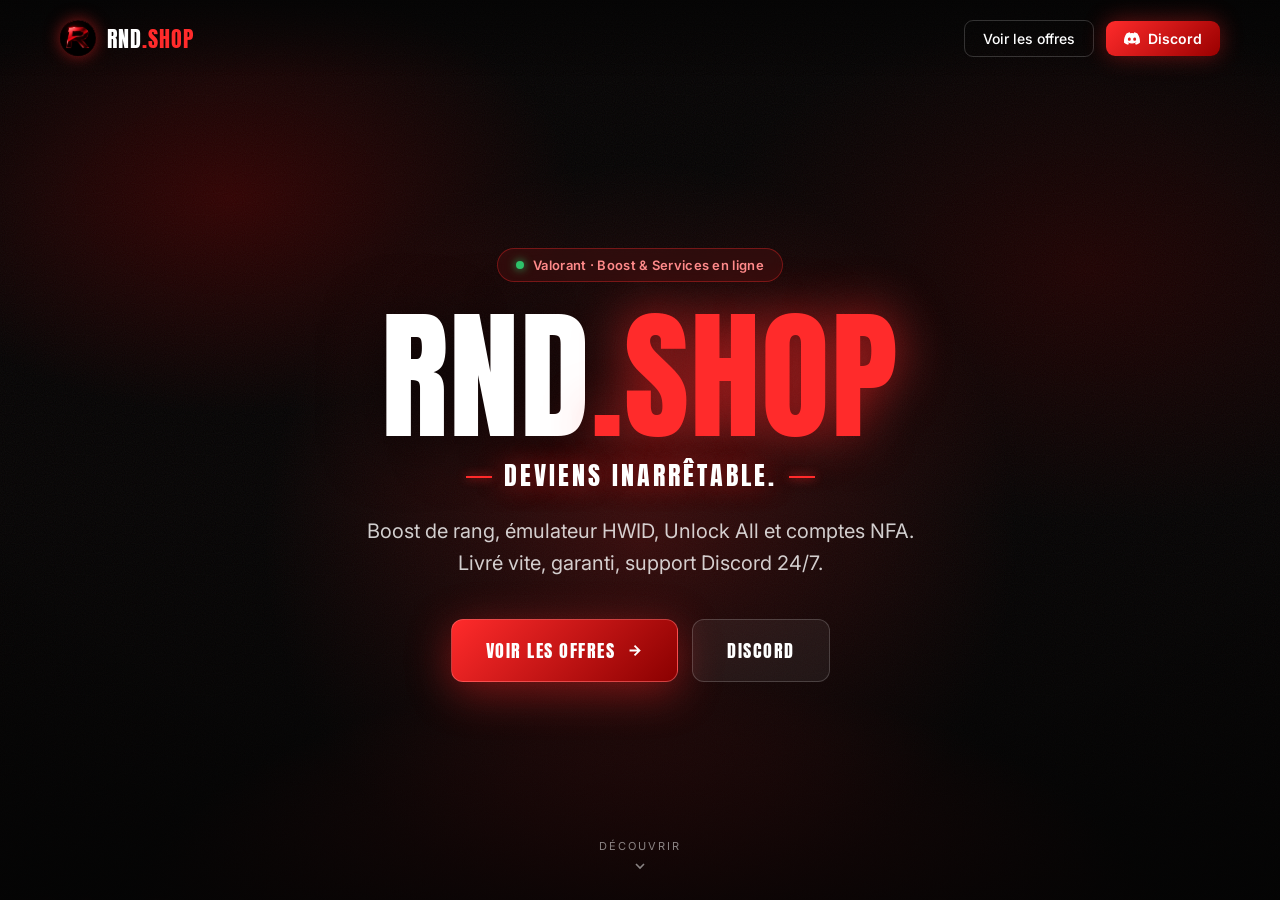
==== commit b92de007: "feat(v2): RND.SHOP en titre principal + slogan Deviens inarretable Co-Authored-By: Claude Opus 4.8 <" ====
--- a/v2.html
+++ b/v2.html
@@ -79,7 +79,12 @@
     text-shadow:0 8px 60px rgba(0,0,0,.6)}
   h1 .red{color:var(--red);text-shadow:0 0 50px rgba(255,43,43,.65)}
 
-  .sub{color:rgba(255,255,255,.8);font-size:clamp(16px,1.7vw,20px);max-width:560px;margin-top:26px;line-height:1.6}
+  .tagline{font-family:Anton,sans-serif;text-transform:uppercase;letter-spacing:3px;
+    font-size:clamp(16px,2.2vw,26px);color:#fff;margin-top:14px;
+    text-shadow:0 0 24px rgba(255,43,43,.5)}
+  .tagline::before,.tagline::after{content:"";display:inline-block;width:26px;height:2px;
+    background:var(--red);vertical-align:middle;margin:0 12px;box-shadow:0 0 10px var(--red)}
+  .sub{color:rgba(255,255,255,.8);font-size:clamp(16px,1.7vw,20px);max-width:560px;margin-top:20px;line-height:1.6}
 
   .cta-row{display:flex;flex-wrap:wrap;gap:14px;justify-content:center;margin-top:40px}
   .cta{display:inline-flex;align-items:center;gap:11px;padding:17px 34px;border-radius:12px;
@@ -126,7 +131,8 @@
 
     <div class="inner">
       <span class="badge"><span class="live"></span>Valorant · Boost &amp; Services en ligne</span>
-      <h1>DEVIENS<br><span class="red">INARRÊTABLE</span></h1>
+      <h1>RND<span class="red">.SHOP</span></h1>
+      <p class="tagline">Deviens inarrêtable.</p>
       <p class="sub">Boost de rang, émulateur HWID, Unlock All et comptes NFA. Livré vite, garanti, support Discord 24/7.</p>
       <div class="cta-row">
         <a class="cta cta-red" href="https://rnd-shop.vercel.app">Voir les offres
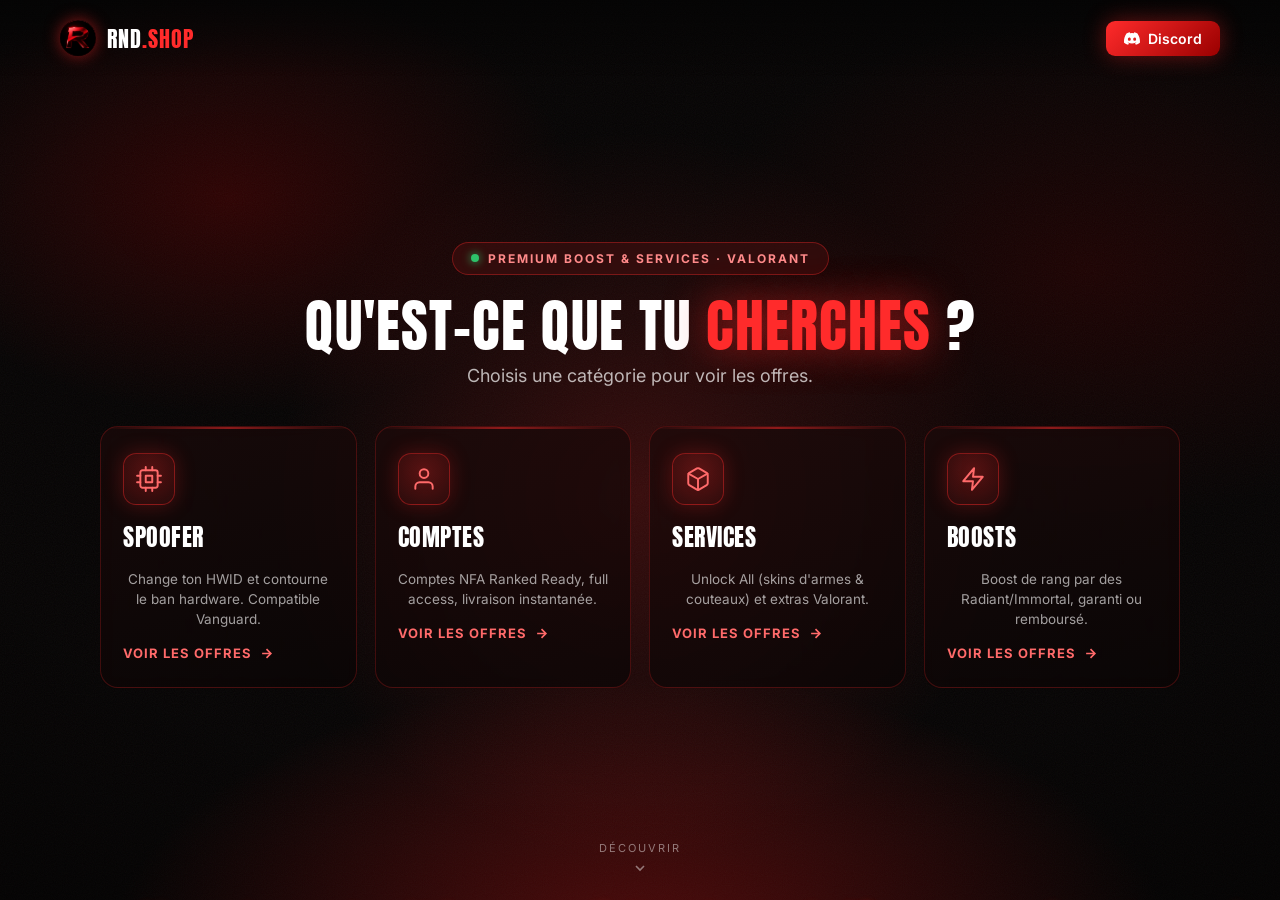
==== commit 2bbb54e7: "feat(v2): accueil en selecteur de categories (Spoofer/Comptes/Services/Boosts) Co-Authored-By: Claud" ====
--- a/v2.html
+++ b/v2.html
@@ -3,7 +3,7 @@
 <head>
 <meta charset="UTF-8" />
 <meta name="viewport" content="width=device-width, initial-scale=1.0" />
-<title>RND.SHOP — Boost Valorant, Émulateur, Unlock All & NFA</title>
+<title>RND.SHOP — Choisis ta catégorie</title>
 <link rel="icon" type="image/png" href="logo.png" />
 <link rel="preconnect" href="https://fonts.googleapis.com">
 <link rel="preconnect" href="https://fonts.gstatic.com" crossorigin>
@@ -15,143 +15,131 @@
   body{font-family:Inter,system-ui,sans-serif;color:var(--ink);background:var(--bg);overflow-x:hidden}
   a{text-decoration:none;color:inherit}
 
-  /* ---------- HÉRO PLEIN ÉCRAN ---------- */
   .hero{position:relative;min-height:100vh;display:flex;flex-direction:column;align-items:center;justify-content:center;text-align:center;padding:120px 22px 90px;overflow:hidden}
-
-  /* --- fond immersif (couches empilées) --- */
   .layer{position:absolute;inset:0;z-index:0;pointer-events:none}
-
-  /* 1. vidéo gameplay (dépose "hero-bg.mp4") — sinon la scène animée dessous prend le relais */
-  .vid{width:100%;height:100%;object-fit:cover;filter:brightness(.42) saturate(1.15) contrast(1.05);
-    transform:scale(1.08);animation:kenburns 26s ease-in-out infinite alternate}
+  .vid{width:100%;height:100%;object-fit:cover;filter:brightness(.4) saturate(1.15) contrast(1.05);transform:scale(1.08);animation:kenburns 26s ease-in-out infinite alternate}
   @keyframes kenburns{0%{transform:scale(1.08) translate(-1.5%,-1%)}100%{transform:scale(1.18) translate(1.5%,1%)}}
-
-  /* 2. scène rouge/noir de secours (bouge toute seule) */
   .scene{background:
-      radial-gradient(70% 55% at 50% 108%, rgba(255,25,25,.42), transparent 60%),
-      radial-gradient(45% 40% at 18% 22%, rgba(150,0,0,.30), transparent 60%),
-      radial-gradient(50% 45% at 85% 30%, rgba(90,0,0,.30), transparent 62%),
+      radial-gradient(70% 55% at 50% 108%, rgba(255,25,25,.4), transparent 60%),
+      radial-gradient(45% 40% at 18% 22%, rgba(150,0,0,.28), transparent 60%),
+      radial-gradient(50% 45% at 85% 30%, rgba(90,0,0,.28), transparent 62%),
       #050303;
     animation:drift 24s ease-in-out infinite alternate}
   @keyframes drift{0%{transform:scale(1.06) translate(-1%,0)}100%{transform:scale(1.12) translate(1%,-1.2%)}}
-  .haze{background:radial-gradient(circle at 50% 60%, rgba(255,40,40,.22), transparent 45%);
-    animation:pulse 7s ease-in-out infinite;mix-blend-mode:screen}
-  @keyframes pulse{0%,100%{opacity:.65}50%{opacity:1}}
+  .haze{background:radial-gradient(circle at 50% 55%, rgba(255,40,40,.2), transparent 45%);animation:pulse 7s ease-in-out infinite;mix-blend-mode:screen}
+  @keyframes pulse{0%,100%{opacity:.6}50%{opacity:1}}
+  .ember{position:absolute;bottom:-10px;width:3px;height:3px;border-radius:50%;background:var(--red-glow);box-shadow:0 0 8px 1px rgba(255,60,40,.8);animation:rise linear infinite}
+  @keyframes rise{0%{transform:translateY(0) translateX(0);opacity:0}10%{opacity:1}90%{opacity:.9}100%{transform:translateY(-108vh) translateX(var(--sway,20px));opacity:0}}
+  .grain{opacity:.05;background-image:url("data:image/svg+xml,%3Csvg xmlns='http://www.w3.org/2000/svg' width='120' height='120'%3E%3Cfilter id='n'%3E%3CfeTurbulence type='fractalNoise' baseFrequency='0.9' numOctaves='2'/%3E%3C/filter%3E%3Crect width='120' height='120' filter='url(%23n)'/%3E%3C/svg%3E");animation:grainshift .6s steps(2) infinite}
+  @keyframes grainshift{0%{transform:translate(0,0)}50%{transform:translate(-6px,4px)}100%{transform:translate(4px,-5px)}}
+  .vignette{background:radial-gradient(120% 100% at 50% 42%, transparent 44%, rgba(0,0,0,.72) 100%)}
 
-  /* 3. braises qui montent (générées en JS) */
-  .ember{position:absolute;bottom:-10px;width:3px;height:3px;border-radius:50%;
-    background:var(--red-glow);box-shadow:0 0 8px 1px rgba(255,60,40,.8);animation:rise linear infinite}
-  @keyframes rise{0%{transform:translateY(0) translateX(0);opacity:0}
-    10%{opacity:1}90%{opacity:.9}100%{transform:translateY(-108vh) translateX(var(--sway,20px));opacity:0}}
-
-  /* 4. grain + vignette pour le côté ciné */
-  .grain{opacity:.06;background-image:url("data:image/svg+xml,%3Csvg xmlns='http://www.w3.org/2000/svg' width='120' height='120'%3E%3Cfilter id='n'%3E%3CfeTurbulence type='fractalNoise' baseFrequency='0.9' numOctaves='2'/%3E%3C/filter%3E%3Crect width='120' height='120' filter='url(%23n)'/%3E%3C/svg%3E");
-    animation:grainshift .6s steps(2) infinite}
-  @keyframes grainshift{0%{transform:translate(0,0)}50%{transform:translate(-6px,4px)}100%{transform:translate(4px,-5px)}}
-  .vignette{background:radial-gradient(120% 100% at 50% 42%, transparent 42%, rgba(0,0,0,.72) 100%)}
-  .fade-bottom{background:linear-gradient(transparent 55%, rgba(4,4,4,.85))}
-
-  /* ---------- NAV minimale ---------- */
-  .nav{position:fixed;top:0;left:0;right:0;z-index:30;height:76px;display:flex;align-items:center;
-    justify-content:space-between;padding:0 clamp(20px,5vw,60px);
-    background:linear-gradient(180deg,rgba(4,4,4,.7),transparent)}
+  /* NAV */
+  .nav{position:fixed;top:0;left:0;right:0;z-index:30;height:76px;display:flex;align-items:center;justify-content:space-between;padding:0 clamp(20px,5vw,60px);background:linear-gradient(180deg,rgba(4,4,4,.72),transparent)}
   .brand{display:flex;align-items:center;gap:11px}
   .brand img{width:36px;height:36px;border-radius:50%;box-shadow:0 0 16px rgba(255,40,40,.55)}
   .brand span{font-family:Anton,sans-serif;font-size:22px;letter-spacing:1px}
   .brand .s{color:var(--red)}
   .nav-right{display:flex;align-items:center;gap:12px}
-  .ghost{padding:9px 18px;border:1px solid rgba(255,255,255,.18);border-radius:9px;font-size:14px;font-weight:500;color:#fff;transition:.2s}
-  .ghost:hover{border-color:rgba(255,43,43,.7);background:rgba(255,43,43,.08)}
-  .discord{display:inline-flex;align-items:center;gap:8px;padding:9px 18px;border-radius:9px;font-size:14px;font-weight:600;
-    background:linear-gradient(135deg,var(--red),#9a0000);box-shadow:0 0 22px rgba(255,40,40,.4);transition:.2s}
+  .discord{display:inline-flex;align-items:center;gap:8px;padding:9px 18px;border-radius:9px;font-size:14px;font-weight:600;background:linear-gradient(135deg,var(--red),#9a0000);box-shadow:0 0 22px rgba(255,40,40,.4);transition:.2s}
   .discord:hover{transform:translateY(-1px);box-shadow:0 0 32px rgba(255,40,40,.6)}
 
-  /* ---------- CONTENU HÉRO (minimal) ---------- */
-  .inner{position:relative;z-index:10;display:flex;flex-direction:column;align-items:center;max-width:900px}
-  .badge{display:inline-flex;align-items:center;gap:9px;padding:8px 18px;border-radius:999px;
-    background:rgba(255,43,43,.10);border:1px solid rgba(255,43,43,.35);color:#ff8a8a;
-    font-size:13px;font-weight:600;letter-spacing:.3px;margin-bottom:30px;-webkit-backdrop-filter:blur(6px);backdrop-filter:blur(6px)}
+  /* CONTENU */
+  .inner{position:relative;z-index:10;display:flex;flex-direction:column;align-items:center;width:100%;max-width:1080px}
+  .badge{display:inline-flex;align-items:center;gap:9px;padding:8px 18px;border-radius:999px;background:rgba(255,43,43,.1);border:1px solid rgba(255,43,43,.35);color:#ff8a8a;font-size:12px;font-weight:700;letter-spacing:2px;text-transform:uppercase;margin-bottom:22px;-webkit-backdrop-filter:blur(6px);backdrop-filter:blur(6px)}
   .badge .live{width:8px;height:8px;border-radius:50%;background:#2ec26a;box-shadow:0 0 10px #2ec26a;animation:blink 1.6s infinite}
   @keyframes blink{0%,100%{opacity:1}50%{opacity:.35}}
+  .h{font-family:Anton,sans-serif;text-transform:uppercase;font-size:clamp(30px,5vw,58px);letter-spacing:1px;line-height:1;margin-bottom:10px}
+  .h .red{color:var(--red);text-shadow:0 0 40px rgba(255,43,43,.6)}
+  .h-sub{color:rgba(255,255,255,.7);font-size:clamp(15px,1.6vw,18px);margin-bottom:40px}
 
-  h1{font-family:Anton,sans-serif;font-weight:400;text-transform:uppercase;
-    font-size:clamp(56px,11vw,150px);line-height:.92;letter-spacing:1px;
-    text-shadow:0 8px 60px rgba(0,0,0,.6)}
-  h1 .red{color:var(--red);text-shadow:0 0 50px rgba(255,43,43,.65)}
+  /* CARTES CATÉGORIES */
+  .cats{display:grid;grid-template-columns:repeat(4,1fr);gap:18px;width:100%}
+  .cat{position:relative;display:flex;flex-direction:column;align-items:flex-start;gap:14px;padding:26px 22px;
+    background:linear-gradient(165deg,rgba(28,10,10,.72),rgba(10,5,5,.72));
+    border:1px solid rgba(255,43,43,.22);border-radius:18px;overflow:hidden;
+    transition:transform .25s,border-color .25s,box-shadow .25s;-webkit-backdrop-filter:blur(6px);backdrop-filter:blur(6px)}
+  .cat::after{content:"";position:absolute;top:0;left:0;right:0;height:2px;background:linear-gradient(90deg,transparent,var(--red),transparent);opacity:.5;transition:opacity .25s}
+  .cat:hover{transform:translateY(-8px);border-color:rgba(255,43,43,.75);box-shadow:0 24px 60px rgba(0,0,0,.6),0 0 44px rgba(255,40,40,.28)}
+  .cat:hover::after{opacity:1}
+  .cat-ic{width:52px;height:52px;border-radius:13px;display:flex;align-items:center;justify-content:center;color:#ff6a6a;
+    background:radial-gradient(circle at 50% 35%,rgba(255,43,43,.28),rgba(255,43,43,.08));border:1px solid rgba(255,43,43,.4);box-shadow:0 0 20px rgba(255,40,40,.25)}
+  .cat-ic svg{width:26px;height:26px}
+  .cat-t{font-family:Anton,sans-serif;font-size:24px;letter-spacing:.5px;text-transform:uppercase}
+  .cat-d{color:rgba(255,255,255,.62);font-size:13.5px;line-height:1.5;min-height:40px}
+  .cat-go{display:inline-flex;align-items:center;gap:7px;color:#ff6a6a;font-size:13px;font-weight:700;text-transform:uppercase;letter-spacing:1px;margin-top:2px}
+  .cat-go svg{transition:transform .25s}
+  .cat:hover .cat-go svg{transform:translateX(5px)}
 
-  .tagline{font-family:Anton,sans-serif;text-transform:uppercase;letter-spacing:3px;
-    font-size:clamp(16px,2.2vw,26px);color:#fff;margin-top:14px;
-    text-shadow:0 0 24px rgba(255,43,43,.5)}
-  .tagline::before,.tagline::after{content:"";display:inline-block;width:26px;height:2px;
-    background:var(--red);vertical-align:middle;margin:0 12px;box-shadow:0 0 10px var(--red)}
-  .sub{color:rgba(255,255,255,.8);font-size:clamp(16px,1.7vw,20px);max-width:560px;margin-top:20px;line-height:1.6}
-
-  .cta-row{display:flex;flex-wrap:wrap;gap:14px;justify-content:center;margin-top:40px}
-  .cta{display:inline-flex;align-items:center;gap:11px;padding:17px 34px;border-radius:12px;
-    font-family:Anton,sans-serif;font-size:18px;letter-spacing:1.5px;text-transform:uppercase;transition:.22s}
-  .cta-red{background:linear-gradient(135deg,var(--red),#8a0000);border:1px solid rgba(255,120,120,.5);
-    box-shadow:0 10px 44px rgba(255,40,40,.45)}
-  .cta-red:hover{transform:translateY(-2px);box-shadow:0 14px 60px rgba(255,40,40,.65)}
-  .cta-line{background:rgba(255,255,255,.06);border:1px solid rgba(255,255,255,.18);color:#fff}
-  .cta-line:hover{border-color:rgba(255,43,43,.6);background:rgba(255,43,43,.08)}
-
-  .scroll{position:absolute;bottom:26px;left:50%;transform:translateX(-50%);z-index:10;color:rgba(255,255,255,.5);
-    display:flex;flex-direction:column;align-items:center;gap:5px;font-size:11px;letter-spacing:2px;text-transform:uppercase;
-    animation:bob 2s ease-in-out infinite}
+  .scroll{position:absolute;bottom:24px;left:50%;transform:translateX(-50%);z-index:10;color:rgba(255,255,255,.45);display:flex;flex-direction:column;align-items:center;gap:5px;font-size:11px;letter-spacing:2px;text-transform:uppercase;animation:bob 2s ease-in-out infinite}
   @keyframes bob{0%,100%{transform:translateX(-50%)}50%{transform:translate(-50%,7px)}}
 
-  @media (max-width:620px){.nav .ghost{display:none}}
+  @media (max-width:860px){.cats{grid-template-columns:repeat(2,1fr)}}
+  @media (max-width:480px){.cats{grid-template-columns:1fr}}
   @media (prefers-reduced-motion:reduce){*{animation:none!important}}
 </style>
 </head>
 <body>
-  <!-- NAV -->
   <header class="nav">
     <a class="brand" href="#"><img src="logo-emblem.png" alt="RND.SHOP"><span>RND<span class="s">.SHOP</span></span></a>
     <div class="nav-right">
-      <a class="ghost" href="https://rnd-shop.vercel.app">Voir les offres</a>
       <a class="discord" href="https://discord.gg/HM4QNUpmv" target="_blank" rel="noopener">
-        <svg width="16" height="13" viewBox="0 0 71 55" fill="currentColor"><path d="M60.1 4.9A58.5 58.5 0 0 0 45.5 0a40.7 40.7 0 0 0-1.8 3.7 54.2 54.2 0 0 0-16.3 0A40 40 0 0 0 25.6 0 58.3 58.3 0 0 0 11 4.9C1.6 19-.9 32.7.3 46.2a58.9 58.9 0 0 0 17.9 9.1 44.4 44.4 0 0 0 3.8-6.2 38.2 38.2 0 0 1-6-2.9l1.4-1.1a42 42 0 0 0 36 0l1.5 1.1a38.1 38.1 0 0 1-6 2.9 44 44 0 0 0 3.8 6.2 58.6 58.6 0 0 0 17.9-9.1c1.5-15.5-2.6-29-10.5-40.2ZM23.7 37.9c-3.5 0-6.4-3.2-6.4-7.2s2.8-7.2 6.4-7.2 6.5 3.2 6.4 7.2c0 4-2.8 7.2-6.4 7.2Zm23.6 0c-3.5 0-6.4-3.2-6.4-7.2s2.8-7.2 6.4-7.2 6.5 3.2 6.4 7.2c0 4-2.8 7.2-6.4 7.2Z"/></svg>
-        Discord
+        <svg width="16" height="13" viewBox="0 0 71 55" fill="currentColor"><path d="M60.1 4.9A58.5 58.5 0 0 0 45.5 0a40.7 40.7 0 0 0-1.8 3.7 54.2 54.2 0 0 0-16.3 0A40 40 0 0 0 25.6 0 58.3 58.3 0 0 0 11 4.9C1.6 19-.9 32.7.3 46.2a58.9 58.9 0 0 0 17.9 9.1 44.4 44.4 0 0 0 3.8-6.2 38.2 38.2 0 0 1-6-2.9l1.4-1.1a42 42 0 0 0 36 0l1.5 1.1a38.1 38.1 0 0 1-6 2.9 44 44 0 0 0 3.8 6.2 58.6 58.6 0 0 0 17.9-9.1c1.5-15.5-2.6-29-10.5-40.2ZM23.7 37.9c-3.5 0-6.4-3.2-6.4-7.2s2.8-7.2 6.4-7.2 6.5 3.2 6.4 7.2c0 4-2.8 7.2-6.4 7.2Zm23.6 0c-3.5 0-6.4-3.2-6.4-7.2s2.8-7.2 6.4-7.2 6.5 3.2 6.4 7.2c0 4-2.8 7.2-6.4 7.2Z"/></svg>Discord
       </a>
     </div>
   </header>
 
-  <!-- HÉRO -->
   <section class="hero" id="hero">
     <div class="layer scene"></div>
-    <video class="layer vid" autoplay muted loop playsinline preload="auto">
-      <source src="hero-bg.mp4" type="video/mp4">
-    </video>
+    <video class="layer vid" autoplay muted loop playsinline preload="auto"><source src="hero-bg.mp4" type="video/mp4"></video>
     <div class="layer haze"></div>
     <div class="layer" id="embers"></div>
     <div class="layer grain"></div>
     <div class="layer vignette"></div>
-    <div class="layer fade-bottom"></div>
 
     <div class="inner">
-      <span class="badge"><span class="live"></span>Valorant · Boost &amp; Services en ligne</span>
-      <h1>RND<span class="red">.SHOP</span></h1>
-      <p class="tagline">Deviens inarrêtable.</p>
-      <p class="sub">Boost de rang, émulateur HWID, Unlock All et comptes NFA. Livré vite, garanti, support Discord 24/7.</p>
-      <div class="cta-row">
-        <a class="cta cta-red" href="https://rnd-shop.vercel.app">Voir les offres
-          <svg width="17" height="17" viewBox="0 0 24 24" fill="none" stroke="currentColor" stroke-width="2.6"><path d="M5 12h14M12 5l7 7-7 7"/></svg>
+      <span class="badge"><span class="live"></span>Premium Boost &amp; Services · Valorant</span>
+      <div class="h">Qu'est-ce que tu <span class="red">cherches</span> ?</div>
+      <div class="h-sub">Choisis une catégorie pour voir les offres.</div>
+
+      <div class="cats">
+        <a class="cat" href="https://rnd-shop.vercel.app/#services">
+          <span class="cat-ic"><svg viewBox="0 0 24 24" fill="none" stroke="currentColor" stroke-width="1.8" stroke-linecap="round" stroke-linejoin="round"><rect x="4" y="4" width="16" height="16" rx="2"/><rect x="9" y="9" width="6" height="6"/><path d="M9 1v3M15 1v3M9 20v3M15 20v3M1 9h3M1 15h3M20 9h3M20 15h3"/></svg></span>
+          <div class="cat-t">Spoofer</div>
+          <div class="cat-d">Change ton HWID et contourne le ban hardware. Compatible Vanguard.</div>
+          <span class="cat-go">Voir les offres <svg width="15" height="15" viewBox="0 0 24 24" fill="none" stroke="currentColor" stroke-width="2.6"><path d="M5 12h14M12 5l7 7-7 7"/></svg></span>
         </a>
-        <a class="cta cta-line" href="https://discord.gg/HM4QNUpmv" target="_blank" rel="noopener">Discord</a>
+
+        <a class="cat" href="https://rnd-shop.vercel.app/#shop">
+          <span class="cat-ic"><svg viewBox="0 0 24 24" fill="none" stroke="currentColor" stroke-width="1.8" stroke-linecap="round" stroke-linejoin="round"><path d="M20 21v-2a4 4 0 0 0-4-4H8a4 4 0 0 0-4 4v2"/><circle cx="12" cy="7" r="4"/></svg></span>
+          <div class="cat-t">Comptes</div>
+          <div class="cat-d">Comptes NFA Ranked Ready, full access, livraison instantanée.</div>
+          <span class="cat-go">Voir les offres <svg width="15" height="15" viewBox="0 0 24 24" fill="none" stroke="currentColor" stroke-width="2.6"><path d="M5 12h14M12 5l7 7-7 7"/></svg></span>
+        </a>
+
+        <a class="cat" href="https://rnd-shop.vercel.app/#services">
+          <span class="cat-ic"><svg viewBox="0 0 24 24" fill="none" stroke="currentColor" stroke-width="1.8" stroke-linecap="round" stroke-linejoin="round"><path d="M21 16V8a2 2 0 0 0-1-1.73l-7-4a2 2 0 0 0-2 0l-7 4A2 2 0 0 0 3 8v8a2 2 0 0 0 1 1.73l7 4a2 2 0 0 0 2 0l7-4A2 2 0 0 0 21 16z"/><polyline points="3.27 6.96 12 12.01 20.73 6.96"/><line x1="12" y1="22.08" x2="12" y2="12"/></svg></span>
+          <div class="cat-t">Services</div>
+          <div class="cat-d">Unlock All (skins d'armes & couteaux) et extras Valorant.</div>
+          <span class="cat-go">Voir les offres <svg width="15" height="15" viewBox="0 0 24 24" fill="none" stroke="currentColor" stroke-width="2.6"><path d="M5 12h14M12 5l7 7-7 7"/></svg></span>
+        </a>
+
+        <a class="cat" href="https://rnd-shop.vercel.app/#boost">
+          <span class="cat-ic"><svg viewBox="0 0 24 24" fill="none" stroke="currentColor" stroke-width="1.8" stroke-linecap="round" stroke-linejoin="round"><polygon points="13 2 3 14 12 14 11 22 21 10 12 10 13 2"/></svg></span>
+          <div class="cat-t">Boosts</div>
+          <div class="cat-d">Boost de rang par des Radiant/Immortal, garanti ou remboursé.</div>
+          <span class="cat-go">Voir les offres <svg width="15" height="15" viewBox="0 0 24 24" fill="none" stroke="currentColor" stroke-width="2.6"><path d="M5 12h14M12 5l7 7-7 7"/></svg></span>
+        </a>
       </div>
     </div>
 
-    <div class="scroll"><span>Découvrir</span>
-      <svg width="16" height="16" viewBox="0 0 24 24" fill="none" stroke="currentColor" stroke-width="2.4"><path d="M6 9l6 6 6-6"/></svg>
-    </div>
+    <div class="scroll"><span>Découvrir</span><svg width="16" height="16" viewBox="0 0 24 24" fill="none" stroke="currentColor" stroke-width="2.4"><path d="M6 9l6 6 6-6"/></svg></div>
   </section>
 
   <script>
     const box = document.getElementById('embers');
-    for (let i = 0; i < 30; i++) {
-      const e = document.createElement('div');
-      e.className = 'ember';
+    for (let i = 0; i < 26; i++) {
+      const e = document.createElement('div'); e.className = 'ember';
       const size = 2 + Math.random() * 3;
       e.style.left = (Math.random() * 100) + '%';
       e.style.width = e.style.height = size + 'px';
@@ -165,7 +153,6 @@
     hero.addEventListener('mousemove', (ev) => {
       const x = (ev.clientX / window.innerWidth - .5) * 2;
       const y = (ev.clientY / window.innerHeight - .5) * 2;
-      hero.querySelector('.scene').style.marginLeft = (x * -10) + 'px';
       hero.querySelector('.haze').style.transform = `translate(${x*18}px,${y*18}px)`;
     });
   </script>
